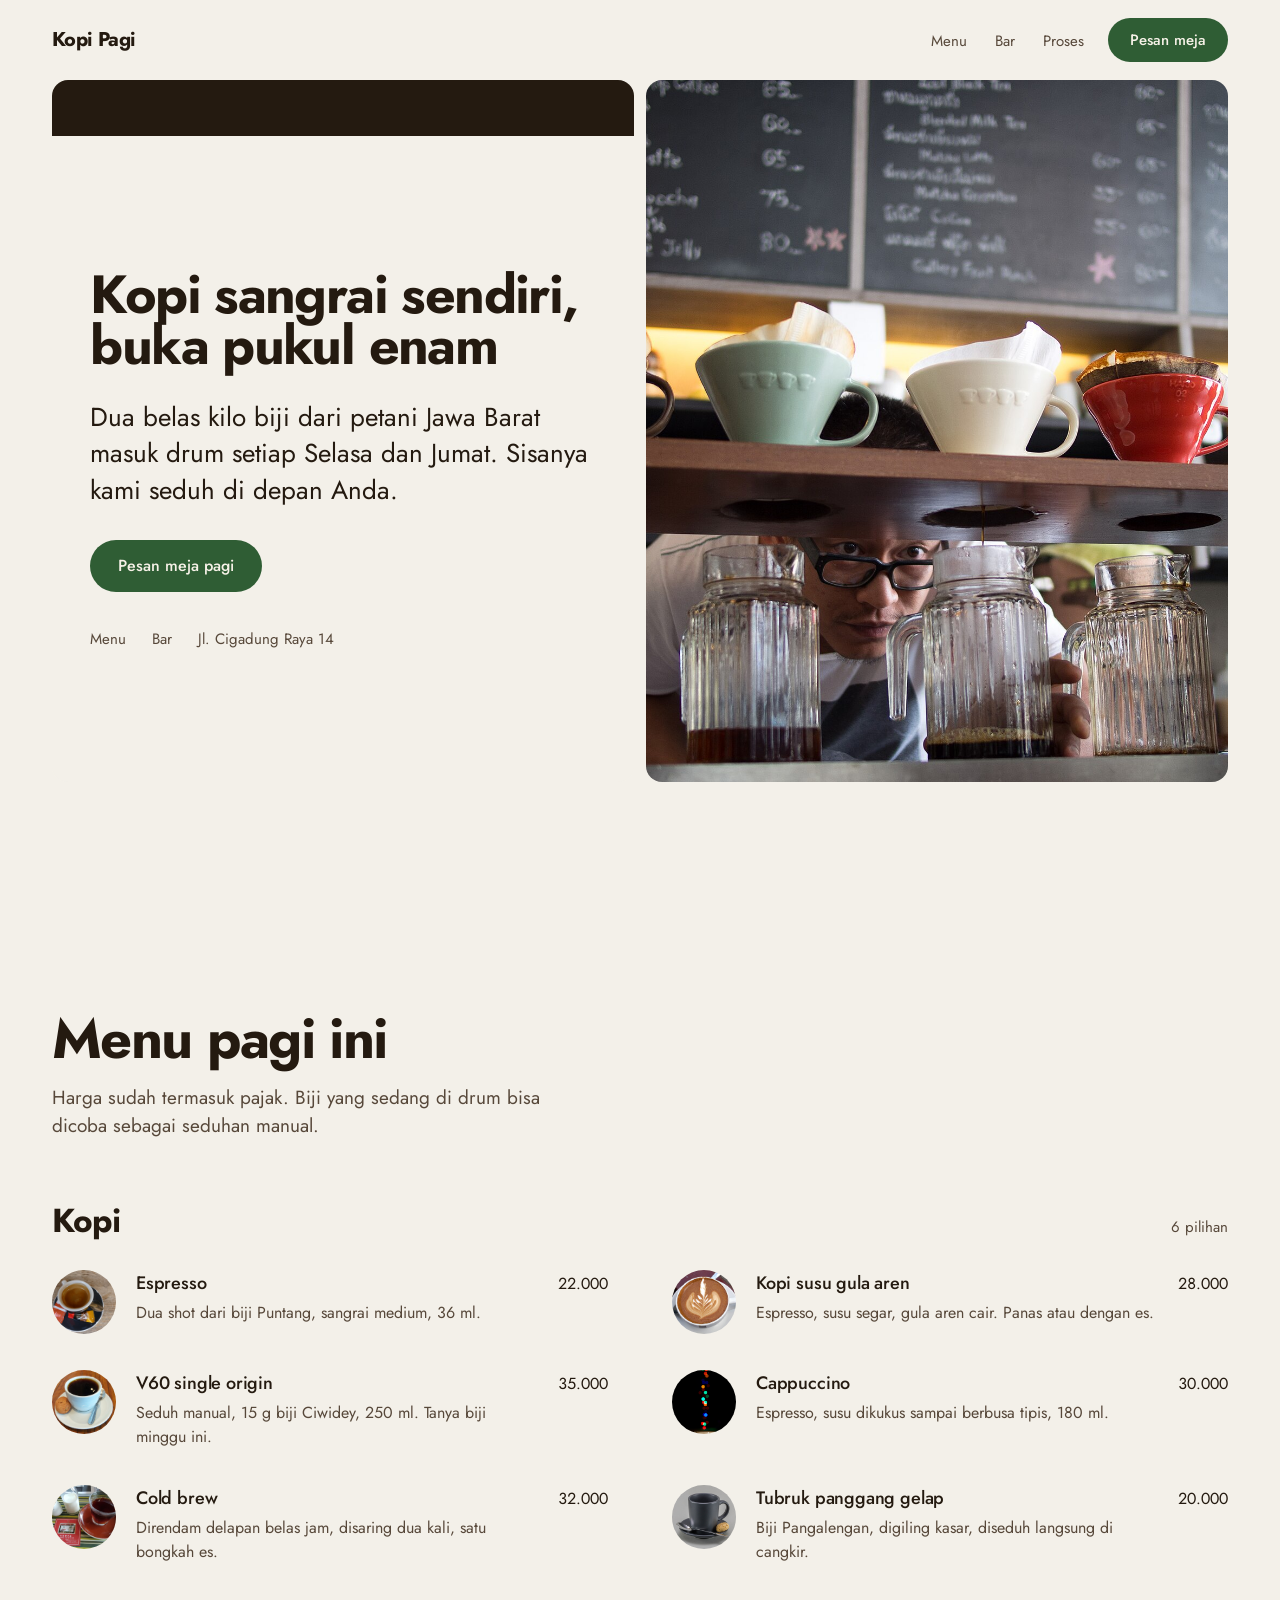
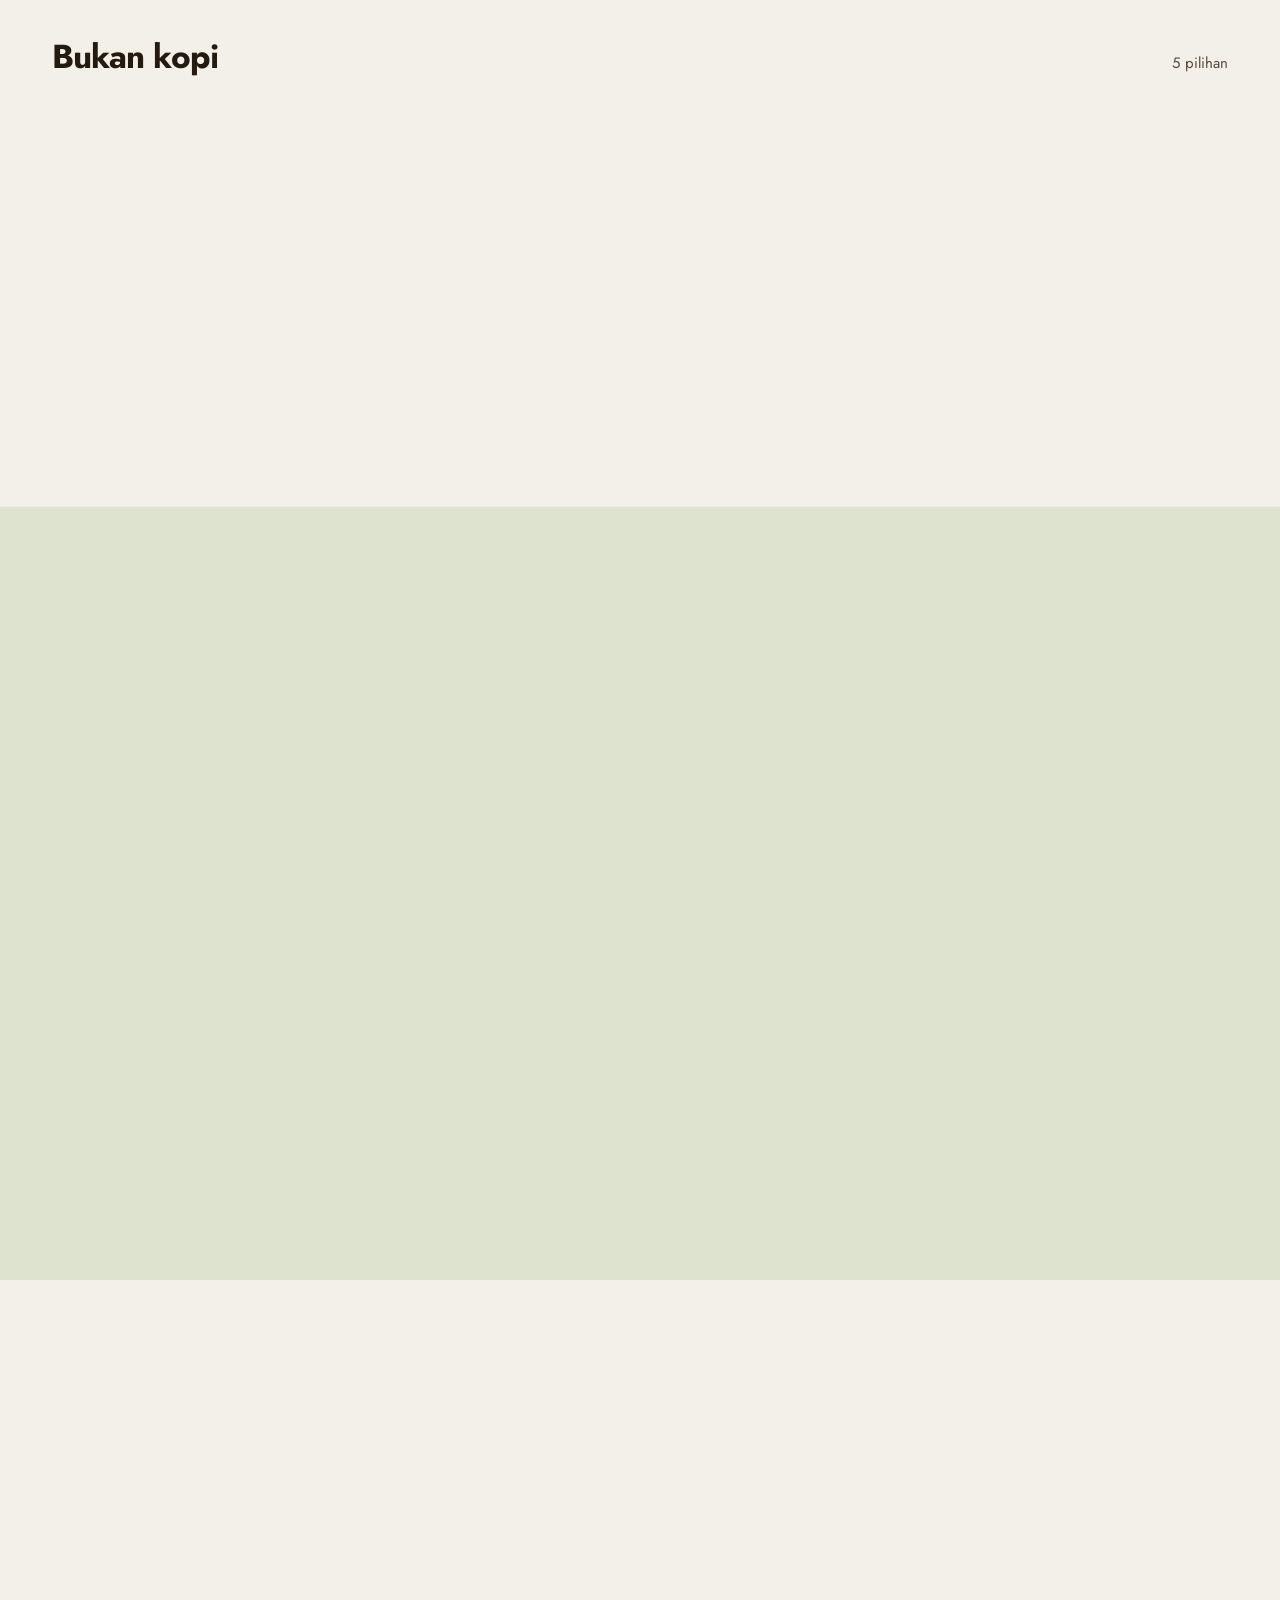
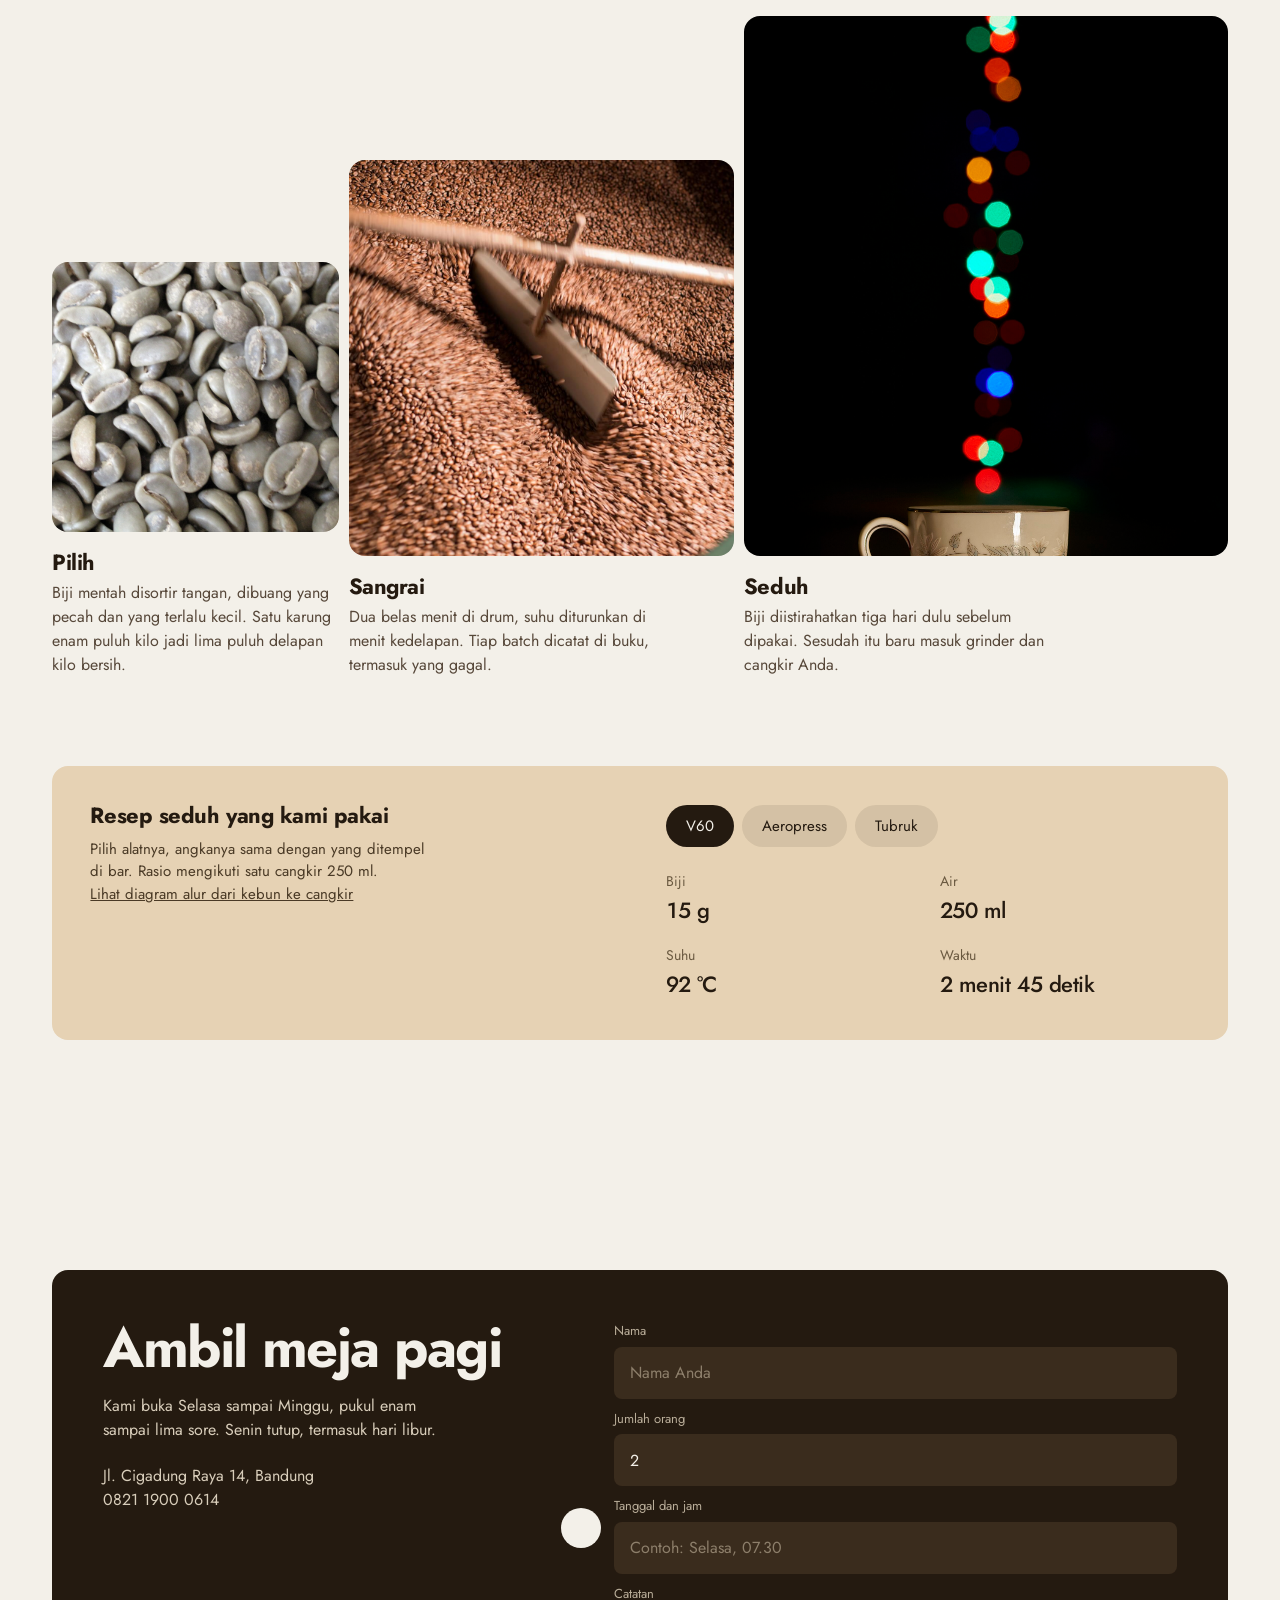
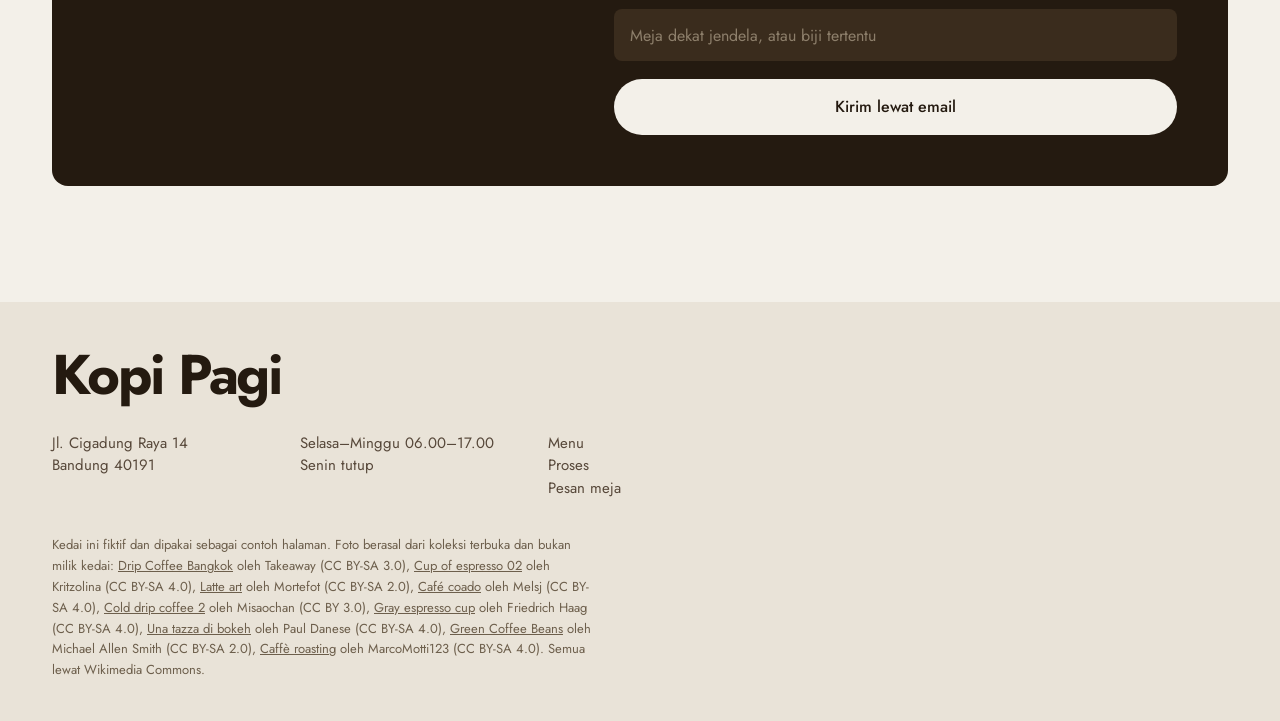
==== index.html @ eba3b795 "Landing page Kopi Pagi: HTML, CSS, JS + diagram alur" ====
<!DOCTYPE html>
<html lang="id">
<head>
<meta charset="UTF-8">
<meta name="viewport" content="width=device-width, initial-scale=1.0">
<title>Kopi Pagi — Sangrai sendiri di Cigadung, buka pukul enam</title>
<link rel="icon" href="data:image/svg+xml,%3Csvg xmlns='http://www.w3.org/2000/svg' viewBox='0 0 32 32'%3E%3Ccircle cx='16' cy='16' r='14' fill='%23241a10'/%3E%3Cellipse cx='16' cy='16' rx='5' ry='8' fill='%23f7f2e8'/%3E%3C/svg%3E">
<meta name="description" content="Kedai sangrai kopi di Cigadung, Bandung. Biji Jawa Barat, disangrai Selasa dan Jumat, diseduh sejak pukul enam.">
<link rel="stylesheet" href="assets/styles.css">
<script>document.documentElement.className += ' js';</script>
</head>
<body>

<a class="skip" href="#menu">Langsung ke menu</a>

<nav class="nav">
  <div class="frame nav__row">
    <a class="wordmark" href="#atas">Kopi Pagi</a>
    <ul class="nav__links">
      <li><a href="#menu">Menu</a></li>
      <li><a href="#ruang">Bar</a></li>
      <li><a href="#proses">Proses</a></li>
    </ul>
    <a class="btn btn--small" href="#kunjungi">Pesan meja</a>
  </div>
</nav>

<header class="hero" id="atas">
  <div class="frame hero__grid">
    <div class="card">
      <h1 class="card__title">Kopi sangrai sendiri, buka pukul enam</h1>
      <p class="card__lead">Dua belas kilo biji dari petani Jawa Barat masuk drum setiap Selasa dan Jumat. Sisanya kami seduh di depan Anda.</p>
      <a class="btn" href="#kunjungi">Pesan meja pagi</a>
      <ul class="card__links">
        <li><a href="#menu">Menu</a></li>
        <li><a href="#ruang">Bar</a></li>
        <li><a href="#kunjungi">Jl. Cigadung Raya 14</a></li>
      </ul>
    </div>
    <div class="stage">
      <img class="stage__photo" src="assets/drip-coffee-bangkok.jpg" width="1920" height="1296" alt="Bar kedai kopi dengan papan menu kapur, rak alat seduh, dan stoples biji di belakang meja." fetchpriority="high">
    </div>
  </div>
</header>

<main>

<section class="menu" id="menu">
  <div class="frame">
    <div class="section-head reveal">
      <h2>Menu pagi ini</h2>
      <p>Harga sudah termasuk pajak. Biji yang sedang di drum bisa dicoba sebagai seduhan manual.</p>
    </div>

    <div class="menu__group">
      <div class="menu__head reveal">
        <h3>Kopi</h3>
        <span class="menu__count">6 pilihan</span>
      </div>
      <ul class="items">
        <li class="item reveal">
          <img class="item__dot" src="assets/cup-of-espresso-02.jpg" width="128" height="128" alt="Espresso dalam cangkir putih di atas tatakan." loading="lazy">
          <div class="item__body">
            <p class="item__line"><span class="item__name">Espresso</span><span class="item__price">22.000</span></p>
            <p class="item__desc">Dua shot dari biji Puntang, sangrai medium, 36 ml.</p>
          </div>
        </li>
        <li class="item reveal">
          <img class="item__dot" src="assets/latte-art.jpg" width="128" height="128" alt="Latte art berbentuk daun di permukaan kopi susu." loading="lazy">
          <div class="item__body">
            <p class="item__line"><span class="item__name">Kopi susu gula aren</span><span class="item__price">28.000</span></p>
            <p class="item__desc">Espresso, susu segar, gula aren cair. Panas atau dengan es.</p>
          </div>
        </li>
        <li class="item reveal">
          <img class="item__dot" src="assets/cafe-coado.jpg" width="128" height="128" alt="Kopi hitam di cangkir putih dengan biskuit di sampingnya." loading="lazy">
          <div class="item__body">
            <p class="item__line"><span class="item__name">V60 single origin</span><span class="item__price">35.000</span></p>
            <p class="item__desc">Seduh manual, 15 g biji Ciwidey, 250 ml. Tanya biji minggu ini.</p>
          </div>
        </li>
        <li class="item reveal">
          <img class="item__dot" src="assets/20231223-una-tazza-di-bokeh-pd104696-1.jpg" width="128" height="128" alt="Cangkir kopi kecil di bawah lampu dengan latar gelap." loading="lazy">
          <div class="item__body">
            <p class="item__line"><span class="item__name">Cappuccino</span><span class="item__price">30.000</span></p>
            <p class="item__desc">Espresso, susu dikukus sampai berbusa tipis, 180 ml.</p>
          </div>
        </li>
        <li class="item reveal">
          <img class="item__dot" src="assets/cold-drip-coffee-2.jpg" width="128" height="128" alt="Cold drip menetes ke labu kaca di atas meja kayu." loading="lazy">
          <div class="item__body">
            <p class="item__line"><span class="item__name">Cold brew</span><span class="item__price">32.000</span></p>
            <p class="item__desc">Direndam delapan belas jam, disaring dua kali, satu bongkah es.</p>
          </div>
        </li>
        <li class="item reveal">
          <img class="item__dot" src="assets/gray-espresso-cup-with-amaretto.jpg" width="128" height="128" alt="Cangkir espresso kelabu dengan sendok kecil di atas tatakan." loading="lazy">
          <div class="item__body">
            <p class="item__line"><span class="item__name">Tubruk panggang gelap</span><span class="item__price">20.000</span></p>
            <p class="item__desc">Biji Pangalengan, digiling kasar, diseduh langsung di cangkir.</p>
          </div>
        </li>
      </ul>
    </div>

    <div class="menu__group">
      <div class="menu__head reveal">
        <h3>Bukan kopi</h3>
        <span class="menu__count">5 pilihan</span>
      </div>
      <ul class="items">
        <li class="item item--plain reveal">
          <div class="item__body">
            <p class="item__line"><span class="item__name">Teh hitam Kayu Aro</span><span class="item__price">18.000</span></p>
            <p class="item__desc">Daun utuh dari Kerinci, diseduh tiga menit, tanpa gula.</p>
          </div>
        </li>
        <li class="item item--plain reveal">
          <div class="item__body">
            <p class="item__line"><span class="item__name">Cokelat panas</span><span class="item__price">26.000</span></p>
            <p class="item__desc">Cokelat tujuh puluh persen dilelehkan dengan susu, sedikit garam.</p>
          </div>
        </li>
        <li class="item item--plain reveal">
          <div class="item__body">
            <p class="item__line"><span class="item__name">Roti bakar srikaya</span><span class="item__price">24.000</span></p>
            <p class="item__desc">Roti gandum panggang, srikaya buatan sendiri, mentega asin.</p>
          </div>
        </li>
        <li class="item item--plain reveal">
          <div class="item__body">
            <p class="item__line"><span class="item__name">Pisang goreng madu</span><span class="item__price">22.000</span></p>
            <p class="item__desc">Pisang kepok, balur tipis, madu hutan. Porsi empat potong.</p>
          </div>
        </li>
        <li class="item item--plain reveal">
          <div class="item__body">
            <p class="item__line"><span class="item__name">Soda jeruk nipis</span><span class="item__price">24.000</span></p>
            <p class="item__desc">Soda dingin, perasan nipis, sirup gula batu.</p>
          </div>
        </li>
      </ul>
    </div>
  </div>
</section>

<section class="room" id="ruang">
  <div class="frame room__grid">
    <div class="room__copy reveal">
      <h2>Bar, papan menu, dan satu drum</h2>
      <p>Semua seduhan lewat bar ini. Papan kapur di belakang mencatat biji yang sedang dipakai, dan rak di atasnya menyimpan alat yang kami pakai hari itu. Drum sangrai ada di ruang belakang, jadi wangi biji baru sampai ke kursi Anda.</p>
      <p class="room__note">Empat belas kursi saja, supaya barista masih bisa mengobrol. Ruang belakang dipakai untuk cupping enam orang, Selasa dan Jumat setelah drum selesai.</p>
    </div>
    <figure class="room__figure reveal">
      <div class="frame-circle" id="galleryFrame" role="button" tabindex="0" aria-label="Ganti gambar bar">
        <img class="frame-circle__img is-on" src="assets/drip-coffee-bangkok.jpg" width="1200" height="1200" alt="Rak alat seduh dan papan menu kapur di belakang bar." loading="lazy">
        <img class="frame-circle__img" src="assets/cup-of-espresso-02.jpg" width="1200" height="1200" alt="Espresso di cangkir putih dengan tatakan hitam." loading="lazy">
        <img class="frame-circle__img" src="assets/latte-art.jpg" width="1200" height="1200" alt="Latte art daun di permukaan kopi susu." loading="lazy">
        <img class="frame-circle__img" src="assets/cafe-coado.jpg" width="1200" height="1200" alt="Kopi hitam di cangkir putih dengan biskuit." loading="lazy">
        <img class="frame-circle__img" src="assets/cold-drip-coffee-2.jpg" width="1200" height="1200" alt="Cold drip menetes ke labu kaca." loading="lazy">
      </div>
      <figcaption class="room__caption" id="galleryCaption">Rak alat seduh dan papan menu kapur di belakang bar.</figcaption>
      <button class="frame-next" id="galleryNext" type="button">Gambar berikutnya</button>
    </figure>
  </div>
</section>

<section class="process" id="proses">
  <div class="frame">
    <div class="process__head">
      <h2 class="reveal">Dari karung ke cangkir</h2>
      <p class="reveal">Tiga tahap yang bisa Anda lihat sendiri kalau datang pagi. Drum menyala pukul tujuh, jadi biji yang baru selesai masih hangat saat diseduh.</p>
    </div>

    <ol class="tiles">
      <li class="tile tile--one reveal">
        <div class="tile__photo"><img src="assets/green-coffee-beans-4075921494.jpg" width="700" height="900" alt="Biji kopi mentah berwarna hijau pucat, tampak dari dekat." loading="lazy"></div>
        <h3>Pilih</h3>
        <p>Biji mentah disortir tangan, dibuang yang pecah dan yang terlalu kecil. Satu karung enam puluh kilo jadi lima puluh delapan kilo bersih.</p>
      </li>
      <li class="tile tile--two reveal">
        <div class="tile__photo"><img src="assets/caffe-roasting.jpg" width="700" height="900" alt="Biji kopi berputar di dalam drum sangrai, tampak dari atas." loading="lazy"></div>
        <h3>Sangrai</h3>
        <p>Dua belas menit di drum, suhu diturunkan di menit kedelapan. Tiap batch dicatat di buku, termasuk yang gagal.</p>
      </li>
      <li class="tile tile--three reveal">
        <div class="tile__photo"><img src="assets/20231223-una-tazza-di-bokeh-pd104696-1.jpg" width="700" height="900" alt="Cangkir kopi kecil di bawah sorot lampu dengan latar gelap." loading="lazy"></div>
        <h3>Seduh</h3>
        <p>Biji diistirahatkan tiga hari dulu sebelum dipakai. Sesudah itu baru masuk grinder dan cangkir Anda.</p>
      </li>
    </ol>

    <div class="recipe reveal">
      <div class="recipe__intro">
        <h3>Resep seduh yang kami pakai</h3>
        <p>Pilih alatnya, angkanya sama dengan yang ditempel di bar. Rasio mengikuti satu cangkir 250 ml.</p>
        <p class="recipe__link"><a href=".archify/workflow-kopi-pagi-20261103-112000/kopi-pagi.html">Lihat diagram alur dari kebun ke cangkir</a></p>
      </div>
      <div class="recipe__panel">
        <div class="recipe__tabs" role="tablist" aria-label="Pilih alat seduh">
          <button class="tab is-active" role="tab" aria-selected="true" aria-controls="recipeBody" data-recipe="v60" type="button">V60</button>
          <button class="tab" role="tab" aria-selected="false" aria-controls="recipeBody" data-recipe="aeropress" type="button">Aeropress</button>
          <button class="tab" role="tab" aria-selected="false" aria-controls="recipeBody" data-recipe="tubruk" type="button">Tubruk</button>
        </div>
        <dl class="recipe__body" id="recipeBody" role="tabpanel" aria-live="polite">
          <div><dt>Biji</dt><dd id="r-bean">15 g</dd></div>
          <div><dt>Air</dt><dd id="r-water">250 ml</dd></div>
          <div><dt>Suhu</dt><dd id="r-temp">92 °C</dd></div>
          <div><dt>Waktu</dt><dd id="r-time">2 menit 45 detik</dd></div>
        </dl>
      </div>
    </div>
  </div>
</section>

<section class="visit" id="kunjungi">
  <div class="frame">
    <div class="coupon reveal">
      <div class="coupon__left">
        <h2>Ambil meja pagi</h2>
        <p>Kami buka Selasa sampai Minggu, pukul enam sampai lima sore. Senin tutup, termasuk hari libur.</p>
        <p class="coupon__addr">Jl. Cigadung Raya 14, Bandung<br>0821 1900 0614</p>
      </div>
      <div class="coupon__right">
        <form class="form" id="booking" action="mailto:meja@kopipagi.id" method="post" enctype="text/plain">
          <label class="field">
            <span class="field__label">Nama</span>
            <input class="field__input" type="text" name="nama" placeholder="Nama Anda" required>
          </label>
          <label class="field">
            <span class="field__label">Jumlah orang</span>
            <input class="field__input" type="number" name="orang" min="1" max="14" value="2" required>
          </label>
          <label class="field">
            <span class="field__label">Tanggal dan jam</span>
            <input class="field__input" type="text" name="waktu" placeholder="Contoh: Selasa, 07.30" required>
          </label>
          <label class="field">
            <span class="field__label">Catatan</span>
            <input class="field__input" type="text" name="catatan" placeholder="Meja dekat jendela, atau biji tertentu">
          </label>
          <button class="btn btn--wide" type="submit">Kirim lewat email</button>
        </form>
      </div>
    </div>
  </div>
</section>

</main>

<footer class="foot">
  <div class="frame">
    <p class="foot__name">Kopi Pagi</p>
    <div class="foot__cols">
      <p>Jl. Cigadung Raya 14<br>Bandung 40191</p>
      <p>Selasa–Minggu 06.00–17.00<br>Senin tutup</p>
      <p><a href="#menu">Menu</a><br><a href="#proses">Proses</a><br><a href="#kunjungi">Pesan meja</a></p>
    </div>
    <p class="foot__credit">Kedai ini fiktif dan dipakai sebagai contoh halaman. Foto berasal dari koleksi terbuka dan bukan milik kedai:
      <a href="https://commons.wikimedia.org/wiki/File:Drip_Coffee_Bangkok.jpg">Drip Coffee Bangkok</a> oleh Takeaway (CC BY-SA 3.0),
      <a href="https://commons.wikimedia.org/wiki/File:Cup_of_espresso_02.jpg">Cup of espresso 02</a> oleh Kritzolina (CC BY-SA 4.0),
      <a href="https://commons.wikimedia.org/wiki/File:Latte_art.jpg">Latte art</a> oleh Mortefot (CC BY-SA 2.0),
      <a href="https://commons.wikimedia.org/wiki/File:Caf%C3%A9_coado.jpg">Café coado</a> oleh Melsj (CC BY-SA 4.0),
      <a href="https://commons.wikimedia.org/wiki/File:Cold_drip_coffee_2.jpg">Cold drip coffee 2</a> oleh Misaochan (CC BY 3.0),
      <a href="https://commons.wikimedia.org/wiki/File:Gray_espresso_cup_with_amaretto.jpg">Gray espresso cup</a> oleh Friedrich Haag (CC BY-SA 4.0),
      <a href="https://commons.wikimedia.org/wiki/File:20231223_una_tazza_di_bokeh_PD104696_1.jpg">Una tazza di bokeh</a> oleh Paul Danese (CC BY-SA 4.0),
      <a href="https://commons.wikimedia.org/wiki/File:Green_Coffee_Beans_(4075921494).jpg">Green Coffee Beans</a> oleh Michael Allen Smith (CC BY-SA 2.0),
      <a href="https://commons.wikimedia.org/wiki/File:Caff%C3%A8_roasting.jpg">Caffè roasting</a> oleh MarcoMotti123 (CC BY-SA 4.0).
      Semua lewat Wikimedia Commons.</p>
  </div>
</footer>

<script src="assets/main.js"></script>
</body>
</html>
---- assets/styles.css ----
@font-face {
  font-family: "Jost";
  font-style: normal;
  font-weight: 400;
  font-display: swap;
  src: url("fonts/jost-400-latin.woff2") format("woff2");
  unicode-range: U+0000-00FF, U+0131, U+0152-0153, U+02BB-02BC, U+02C6, U+02DA, U+02DC, U+2000-206F, U+20AC, U+2122, U+2212, U+FEFF, U+FFFD;
}
@font-face {
  font-family: "Jost";
  font-style: normal;
  font-weight: 400;
  font-display: swap;
  src: url("fonts/jost-400-latin-ext.woff2") format("woff2");
  unicode-range: U+0100-02BA, U+02BD-02C5, U+02C7-02CC, U+02CE-02D7, U+02DD-02FF, U+0304, U+0308, U+0329, U+1D00-1DBF, U+1E00-1E9F, U+1EF2-1EFF, U+2020, U+20A0-20AB, U+20AD-20C4, U+2113, U+2C60-2C7F, U+A720-A7FF;
}
@font-face {
  font-family: "Jost";
  font-style: normal;
  font-weight: 500;
  font-display: swap;
  src: url("fonts/jost-500-latin.woff2") format("woff2");
  unicode-range: U+0000-00FF, U+0131, U+0152-0153, U+02BB-02BC, U+02C6, U+02DA, U+02DC, U+2000-206F, U+20AC, U+2122, U+2212, U+FEFF, U+FFFD;
}
@font-face {
  font-family: "Jost";
  font-style: normal;
  font-weight: 700;
  font-display: swap;
  src: url("fonts/jost-700-latin.woff2") format("woff2");
  unicode-range: U+0000-00FF, U+0131, U+0152-0153, U+02BB-02BC, U+02C6, U+02DA, U+02DC, U+2000-206F, U+20AC, U+2122, U+2212, U+FEFF, U+FFFD;
}

/* Kopi Pagi — landing page
   Palette: cream ground, coffee ink, one green accent, two fields.
   Motif: the circle (cup rim, bean, drum) — button, photo frame, bullets. */

:root {
  --bg: #f3f0e9;
  --surface: #e9e3d8;
  --ink: #241a10;
  --muted: #57483a;
  --accent: #2f5d34;
  --accent-ink: #f7f2e8;
  --field-1: #dde3cf;
  --field-2: #e6d2b4;

  --step-small: clamp(0.8125rem, 0.79rem + 0.1vw, 0.875rem);
  --step-body: clamp(1.0625rem, 1rem + 0.25vw, 1.1875rem);
  --step-lead: clamp(1.25rem, 1.1rem + 0.7vw, 1.625rem);
  --step-head: clamp(2rem, 1.3rem + 3.2vw, 3.5rem);

  --gutter: clamp(16px, 3.2vw, 32px);
  --gap: clamp(64px, 9vw, 160px);
  --radius: 16px;
  --ease: cubic-bezier(0.22, 0.61, 0.36, 1);
}

* { margin: 0; padding: 0; box-sizing: border-box; }

html { scroll-behavior: smooth; }

body {
  background: var(--bg);
  color: var(--ink);
  font-family: "Jost", system-ui, -apple-system, "Segoe UI", sans-serif;
  font-size: var(--step-body);
  line-height: 1.5;
  -webkit-font-smoothing: antialiased;
}

img { display: block; max-width: 100%; height: auto; }
a { color: inherit; }
ul, ol { list-style: none; }

h1, h2, h3 {
  font-weight: 700;
  letter-spacing: -0.03em;
  line-height: 0.95;
  text-wrap: balance;
}

.frame {
  width: 100%;
  max-width: 1240px;
  margin-inline: auto;
  padding-inline: var(--gutter);
}

.skip {
  position: absolute;
  left: -9999px;
  top: 0;
  background: var(--ink);
  color: var(--bg);
  padding: 12px 18px;
  z-index: 100;
}
.skip:focus { left: 12px; top: 12px; }

:focus-visible {
  outline: 3px solid var(--accent);
  outline-offset: 3px;
}

/* ---------- button: one shape, fully round ---------- */

.btn {
  display: inline-flex;
  align-items: center;
  justify-content: center;
  min-height: 52px;
  padding: 0 28px;
  border: 0;
  border-radius: 999px;
  background: var(--accent);
  color: var(--accent-ink);
  font: inherit;
  font-weight: 500;
  font-size: 1rem;
  text-decoration: none;
  cursor: pointer;
  transition: background 0.2s var(--ease), transform 0.15s var(--ease);
}
.btn:hover { background: #24492a; }
.btn:active { transform: scale(0.97); }
.btn--small { min-height: 44px; padding: 0 22px; font-size: 0.9375rem; }
.btn--wide { width: 100%; min-height: 56px; }

/* ---------- nav ---------- */

.nav { padding-block: 18px; }
.nav__row {
  display: flex;
  align-items: center;
  gap: 24px;
}
.wordmark {
  font-weight: 700;
  font-size: 1.25rem;
  letter-spacing: -0.03em;
  text-decoration: none;
  margin-right: auto;
}
.nav__links {
  display: flex;
  gap: 28px;
}
.nav__links a {
  text-decoration: none;
  font-size: 0.9375rem;
  color: var(--muted);
  transition: color 0.2s var(--ease);
}
.nav__links a:hover { color: var(--ink); }

/* ---------- hero ---------- */

.hero { padding-bottom: var(--gap); }

.hero__grid {
  display: grid;
  grid-template-columns: 1fr 1fr;
  gap: 12px;
  align-items: start;
}

.card {
  position: relative;
  background: var(--bg);
  border-radius: var(--radius);
  padding: clamp(24px, 3vw, 44px);
  padding-top: clamp(80px, 8vw, 96px);
  min-height: 78svh;
  display: flex;
  flex-direction: column;
  justify-content: center;
  overflow: hidden;
}
/* the banner: flat ink band across the card's top */
.card::before {
  content: "";
  position: absolute;
  inset: 0 0 auto 0;
  height: 56px;
  background: var(--ink);
}

.card__title {
  font-size: clamp(2.4rem, 4.2vw, 3.9rem);
  max-width: 20ch;
}
.card__lead {
  font-size: var(--step-lead);
  line-height: 1.4;
  color: var(--ink);
  max-width: 34ch;
  margin: 28px 0 32px;
}
.card .btn { align-self: flex-start; }

.card__links {
  display: flex;
  flex-wrap: wrap;
  gap: 8px 26px;
  margin-top: 36px;
  font-size: 0.9375rem;
}
.card__links a {
  color: var(--muted);
  text-decoration: none;
  padding-bottom: 2px;
  transition: color 0.2s var(--ease);
}
.card__links a:hover { color: var(--ink); }

.stage {
  position: sticky;
  top: 12px;
  border-radius: var(--radius);
  overflow: hidden;
  height: min(78svh, 760px);
  background: var(--surface);
}
.stage__photo {
  width: 100%;
  height: 100%;
  object-fit: cover;
}

/* ---------- section headings ---------- */

.section-head { max-width: 46ch; margin-bottom: clamp(40px, 5vw, 72px); }
.section-head h2 {
  font-size: var(--step-head);
  margin-bottom: 18px;
}
.section-head p { color: var(--muted); max-width: 52ch; }

/* ---------- menu ---------- */

.menu { padding-block: var(--gap) 0; }

.menu__group + .menu__group { margin-top: clamp(48px, 6vw, 88px); }

.menu__head {
  display: flex;
  align-items: baseline;
  justify-content: space-between;
  gap: 16px;
  margin-bottom: 32px;
}
.menu__head h3 { font-size: clamp(1.75rem, 2.6vw, 2.5rem); }
.menu__count { font-size: 0.9375rem; color: var(--muted); }

.items {
  display: grid;
  grid-template-columns: 1fr 1fr;
  column-gap: 64px;
  row-gap: 36px;
}

.item {
  display: grid;
  grid-template-columns: 64px 1fr;
  gap: 20px;
  align-items: start;
}
.item--plain { grid-template-columns: 1fr; }
.item__dot {
  width: 64px;
  height: 64px;
  border-radius: 50%;
  object-fit: cover;
  background: var(--surface);
}
.item__line {
  display: flex;
  align-items: baseline;
  gap: 12px;
  justify-content: space-between;
}
.item__name {
  font-weight: 500;
  font-size: 1.125rem;
  letter-spacing: -0.01em;
}
.item__price {
  font-size: 1rem;
  color: var(--ink);
  font-variant-numeric: tabular-nums;
  white-space: nowrap;
}
.item__desc {
  font-size: 1rem;
  color: var(--muted);
  max-width: 40ch;
  margin-top: 4px;
}

/* ---------- room / gallery ---------- */

.room {
  padding-block: var(--gap);
  margin-top: var(--gap);
  background: var(--field-1);
}
.room__grid {
  display: grid;
  grid-template-columns: 1fr 1fr;
  gap: clamp(32px, 5vw, 80px);
  align-items: center;
}
.room__copy h2 {
  font-size: var(--step-head);
  max-width: 18ch;
  margin-bottom: 28px;
}
.room__copy p { max-width: 46ch; }
.room__note {
  margin-top: 20px;
  color: #3c4a2f;
  max-width: 44ch;
}

.room__figure { margin: 0; }

.frame-circle {
  position: relative;
  width: min(100%, 440px);
  aspect-ratio: 1;
  border-radius: 50%;
  overflow: hidden;
  margin-inline: auto;
  background: var(--surface);
  cursor: pointer;
}
.frame-circle__img {
  position: absolute;
  inset: 0;
  width: 100%;
  height: 100%;
  object-fit: cover;
  opacity: 0;
  transition: opacity 1.2s var(--ease);
}
.frame-circle__img.is-on { opacity: 1; }

.room__caption {
  margin-top: 20px;
  text-align: center;
  font-size: 0.9375rem;
  color: #3c4a2f;
  min-height: 1.5em;
}
.frame-next {
  display: block;
  margin: 18px auto 0;
  background: none;
  border: 0;
  font: inherit;
  font-size: 0.9375rem;
  color: var(--ink);
  cursor: pointer;
  padding: 10px 4px;
  text-decoration: underline;
  text-decoration-thickness: 2px;
  text-underline-offset: 4px;
  transition: opacity 0.2s var(--ease);
}
.frame-next:hover { opacity: 0.6; }

/* ---------- process ---------- */

.process { padding-block: var(--gap); }

.process__head { max-width: 54ch; margin-bottom: clamp(40px, 5vw, 72px); }
.process__head h2 { font-size: var(--step-head); margin-bottom: 18px; }
.process__head p { color: var(--muted); max-width: 48ch; }

.tiles {
  display: grid;
  grid-template-columns: repeat(12, 1fr);
  gap: 10px;
  align-items: end;
}
.tile { display: flex; flex-direction: column; }
.tile--one { grid-column: span 3; }
.tile--two { grid-column: span 4; }
.tile--three { grid-column: span 5; }

.tile__photo {
  border-radius: var(--radius);
  overflow: hidden;
  background: var(--surface);
  height: 30vh;
}
.tile--two .tile__photo { height: 44vh; }
.tile--three .tile__photo { height: 60vh; }
.tile__photo img {
  width: 100%;
  height: 100%;
  object-fit: cover;
}
.tile h3 {
  font-size: 1.375rem;
  letter-spacing: -0.02em;
  margin: 20px 0 8px;
}
.tile p { font-size: 1rem; color: var(--muted); max-width: 32ch; }

/* live thing: recipe selector */

.recipe {
  margin-top: clamp(56px, 7vw, 96px);
  display: grid;
  grid-template-columns: 1fr 1fr;
  gap: clamp(24px, 4vw, 56px);
  align-items: start;
  background: var(--field-2);
  border-radius: var(--radius);
  padding: clamp(24px, 3vw, 44px);
}
.recipe__intro h3 { font-size: 1.375rem; letter-spacing: -0.02em; margin-bottom: 12px; }
.recipe__intro p { color: #4a3a26; max-width: 38ch; font-size: 0.9375rem; }

.recipe__tabs { display: flex; gap: 8px; flex-wrap: wrap; }
.tab {
  font: inherit;
  font-size: 0.9375rem;
  padding: 10px 20px;
  border-radius: 999px;
  border: 0;
  background: rgba(36, 26, 16, 0.09);
  color: var(--ink);
  cursor: pointer;
  transition: background 0.2s var(--ease), color 0.2s var(--ease);
}
.tab:hover { background: rgba(36, 26, 16, 0.16); }
.tab.is-active { background: var(--ink); color: var(--bg); }

.recipe__body {
  margin-top: 24px;
  display: grid;
  grid-template-columns: 1fr 1fr;
  gap: 18px 24px;
}
.recipe__body dt {
  font-size: 0.875rem;
  color: #6a5940;
  margin-bottom: 2px;
}
.recipe__body dd {
  font-size: 1.375rem;
  font-weight: 500;
  letter-spacing: -0.02em;
  font-variant-numeric: tabular-nums;
}

/* ---------- visit / coupon ---------- */

.visit { padding-block: var(--gap); }

.coupon {
  display: grid;
  grid-template-columns: 0.9fr 1.1fr;
  gap: clamp(24px, 4vw, 64px);
  background: var(--ink);
  color: var(--bg);
  border-radius: var(--radius);
  padding: clamp(28px, 4vw, 56px);
  position: relative;
}
.coupon::before,
.coupon::after {
  content: "";
  position: absolute;
  width: 40px;
  height: 40px;
  border-radius: 50%;
  background: var(--bg);
  top: 50%;
  transform: translateY(-50%);
}
.coupon::before { left: calc(45% - 20px); }
.coupon::after { right: -20px; display: none; }

.coupon__left {
  padding-right: 40px;
  border-right: 0;
}
.coupon__left h2 {
  font-size: var(--step-head);
  max-width: 12ch;
  margin-bottom: 20px;
}
.coupon__left p { color: #d8cdba; max-width: 34ch; font-size: 1rem; }
.coupon__addr { margin-top: 22px; color: var(--bg); }

.form { display: grid; gap: 10px; }
.field { display: block; }
.field__label {
  display: block;
  font-size: 0.8125rem;
  color: #b9ad99;
  margin-bottom: 6px;
}
.field__input {
  width: 100%;
  height: 52px;
  padding: 0 16px;
  border: 0;
  border-radius: 8px;
  background: #3a2c1d;
  color: var(--bg);
  font: inherit;
  font-size: 1rem;
}
.field__input::placeholder { color: #8d7f6b; }
.field__input:focus-visible { outline: 3px solid var(--field-2); outline-offset: 2px; }
.form .btn { margin-top: 8px; background: var(--bg); color: var(--ink); }
.form .btn:hover { background: #fffdf7; }

/* ---------- footer ---------- */

.foot {
  padding-block: 48px 40px;
  background: var(--surface);
}
.foot__name {
  font-size: clamp(2.5rem, 5vw, 3.5rem);
  font-weight: 700;
  letter-spacing: -0.04em;
  line-height: 0.9;
  margin-bottom: 32px;
}
.foot__cols {
  display: grid;
  grid-template-columns: repeat(3, 1fr);
  gap: 24px;
  font-size: 0.9375rem;
  color: var(--muted);
  max-width: 720px;
}
.foot__cols a { text-decoration: none; }
.foot__cols a:hover { color: var(--ink); }
.foot__credit {
  margin-top: 36px;
  font-size: 0.8125rem;
  line-height: 1.6;
  color: #6d5f4c;
  max-width: 68ch;
}

/* ---------- motion: entrances ---------- */

html.js .reveal {
  opacity: 0;
  transform: translateY(24px);
  transition: opacity 0.7s var(--ease), transform 0.7s var(--ease);
}
html.js .reveal.in { opacity: 1; transform: none; }

html.js .card__title,
html.js .card__lead,
html.js .card > .btn,
html.js .card__links {
  animation: rise 0.7s var(--ease) both;
}
html.js .card__title { animation-delay: 0.06s; }
html.js .card__lead { animation-delay: 0.12s; }
html.js .card > .btn { animation-delay: 0.18s; }
html.js .card__links { animation-delay: 0.24s; }
@keyframes rise {
  from { opacity: 0; transform: translateY(20px); }
}

html.js .stage { animation: fadein 1.1s var(--ease) both; }
@keyframes fadein { from { opacity: 0; } }

/* ---------- responsive ---------- */

@media (max-width: 900px) {
  .nav__links { display: none; }
  .hero__grid { grid-template-columns: 1fr; }
  .stage {
    order: -1;
    position: relative;
    top: 0;
    height: 48svh;
  }
  .card {
    margin-top: -24px;
    min-height: 0;
    padding-top: 80px;
    z-index: 1;
  }
  .card::before { height: 40px; }
  .items { grid-template-columns: 1fr; row-gap: 28px; }
  .item { grid-template-columns: 52px 1fr; gap: 16px; }
  .item--plain { grid-template-columns: 1fr; }
.item__dot { width: 52px; height: 52px; }
  .room__grid { grid-template-columns: 1fr; }
  .room__figure { order: -1; }
  .tiles { grid-template-columns: 1fr; gap: 28px; }
  .tile--one, .tile--two, .tile--three { grid-column: 1; }
  .tile__photo { height: 34vw; }
  .tile--two .tile__photo { height: 46vw; }
  .tile--three .tile__photo { height: 62vw; }
  .tile h3 { margin-top: 14px; }
  .recipe { grid-template-columns: 1fr; }
  .coupon { grid-template-columns: 1fr; }
  .coupon::before,
  .coupon::after {
    top: auto;
    bottom: auto;
    left: 50%;
    transform: translateX(-50%);
    width: 32px;
    height: 32px;
  }
  .coupon::before { top: 46%; }
  .coupon::after { display: block; bottom: auto; top: calc(46% + 0px); left: 50%; }
  .coupon__left { padding-right: 0; padding-bottom: 44px; }
  .foot__cols { grid-template-columns: 1fr; gap: 16px; }
}

@media (prefers-reduced-motion: reduce) {
  html { scroll-behavior: auto; }
  *, *::before, *::after {
    animation-duration: 0.001ms !important;
    animation-iteration-count: 1 !important;
    transition-duration: 0.001ms !important;
  }
  html.js .reveal { opacity: 1; transform: none; }
}
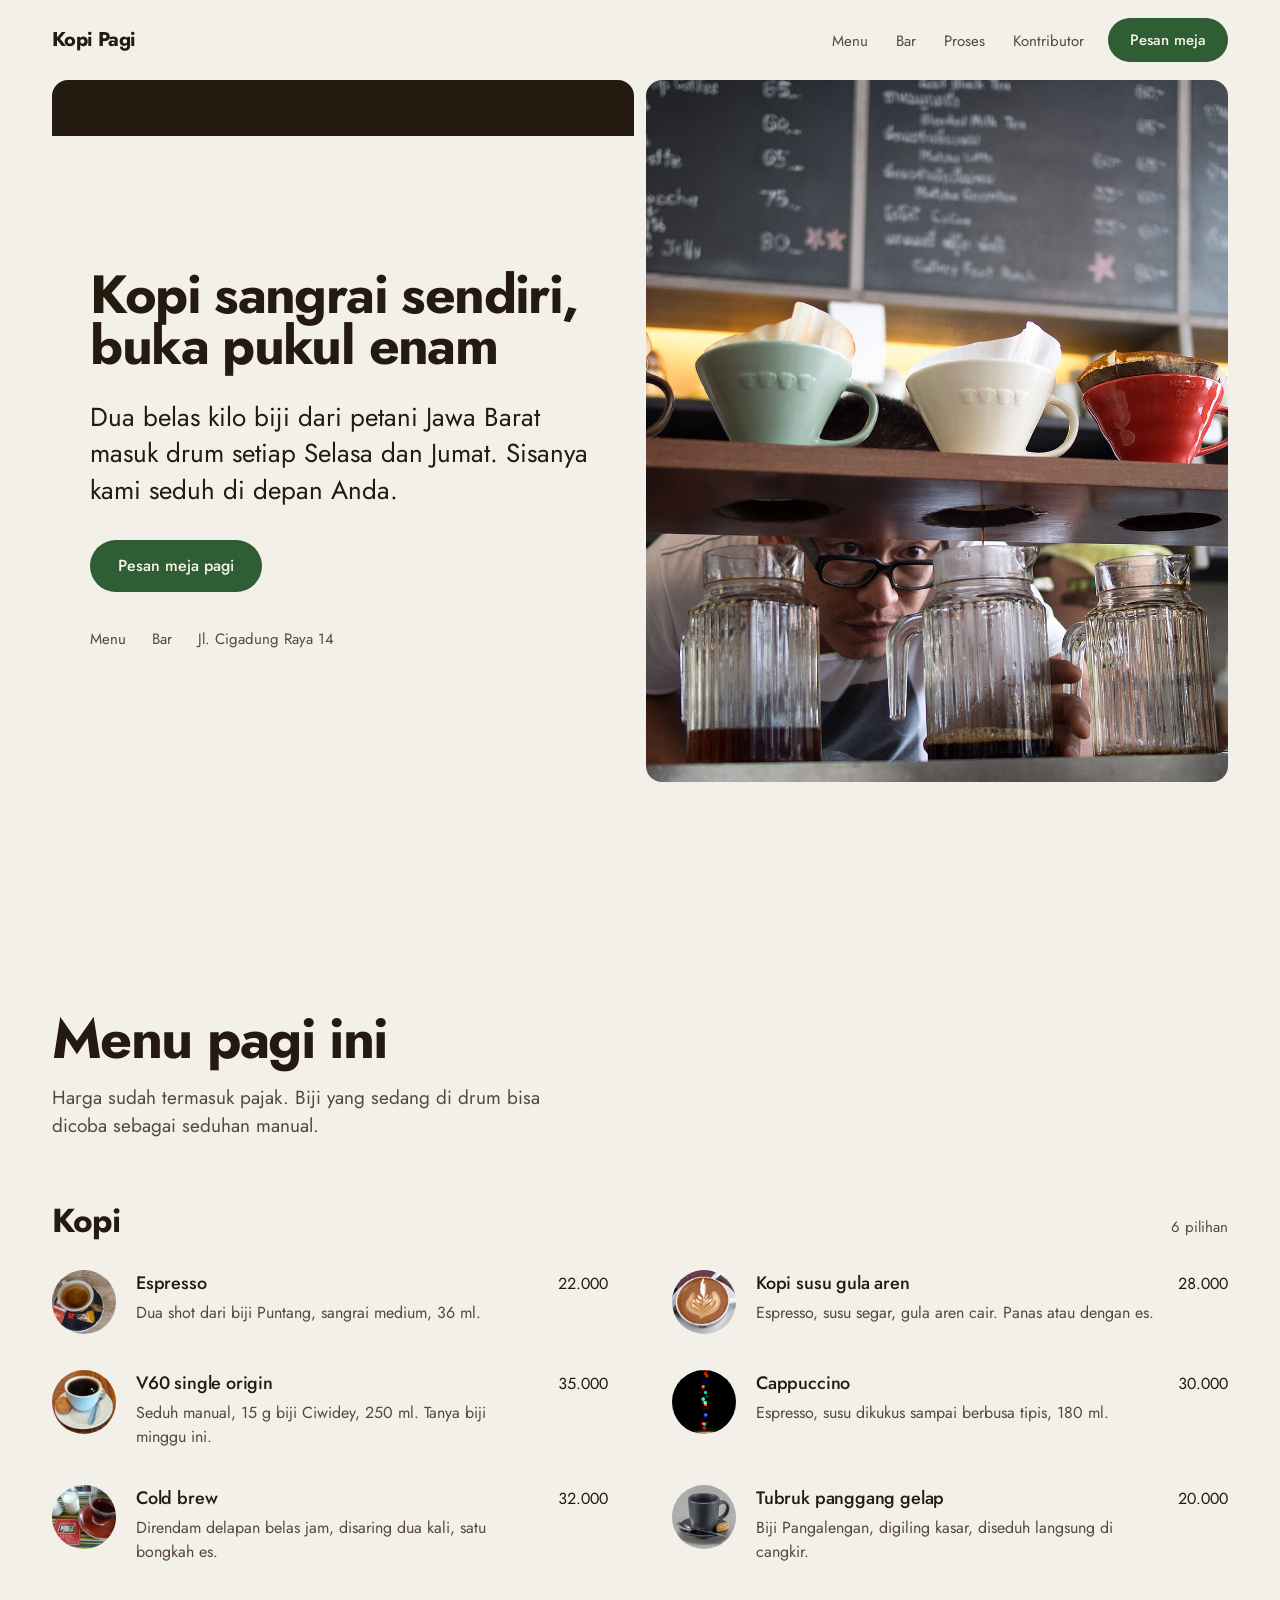
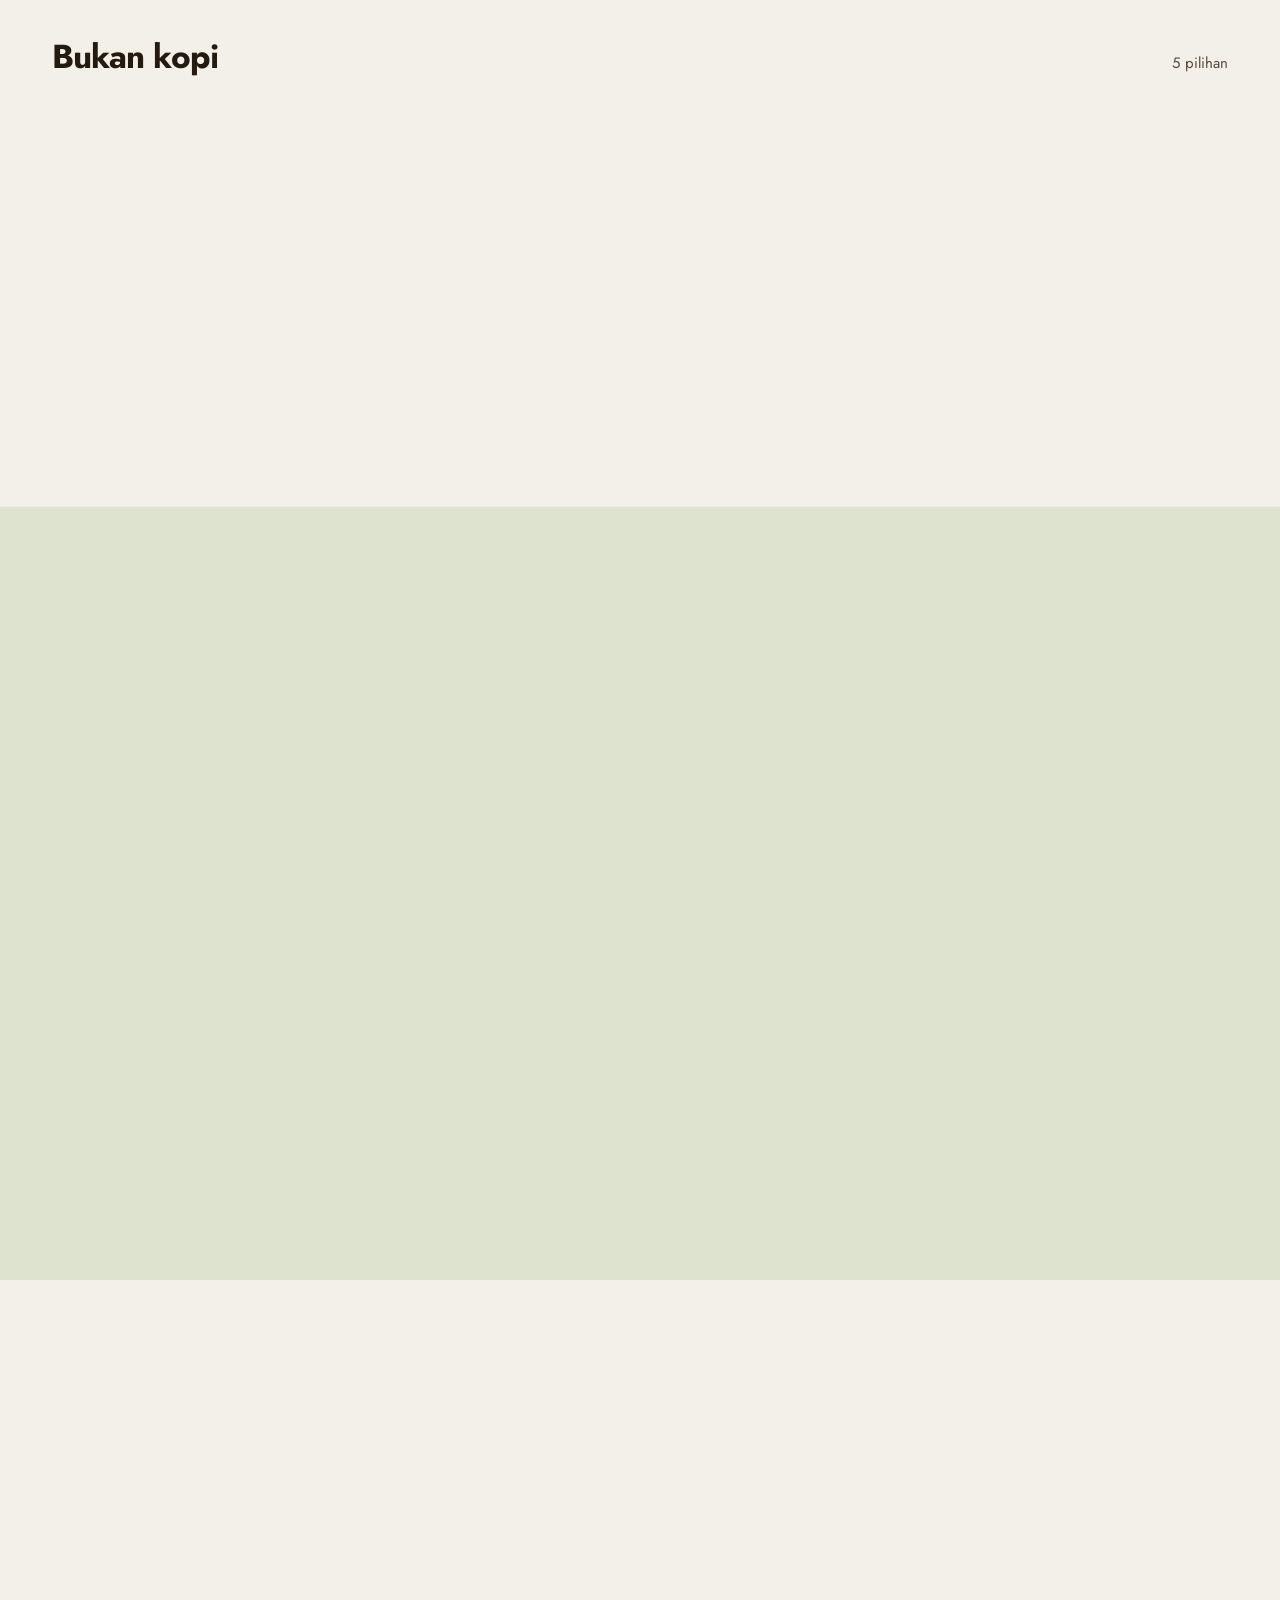
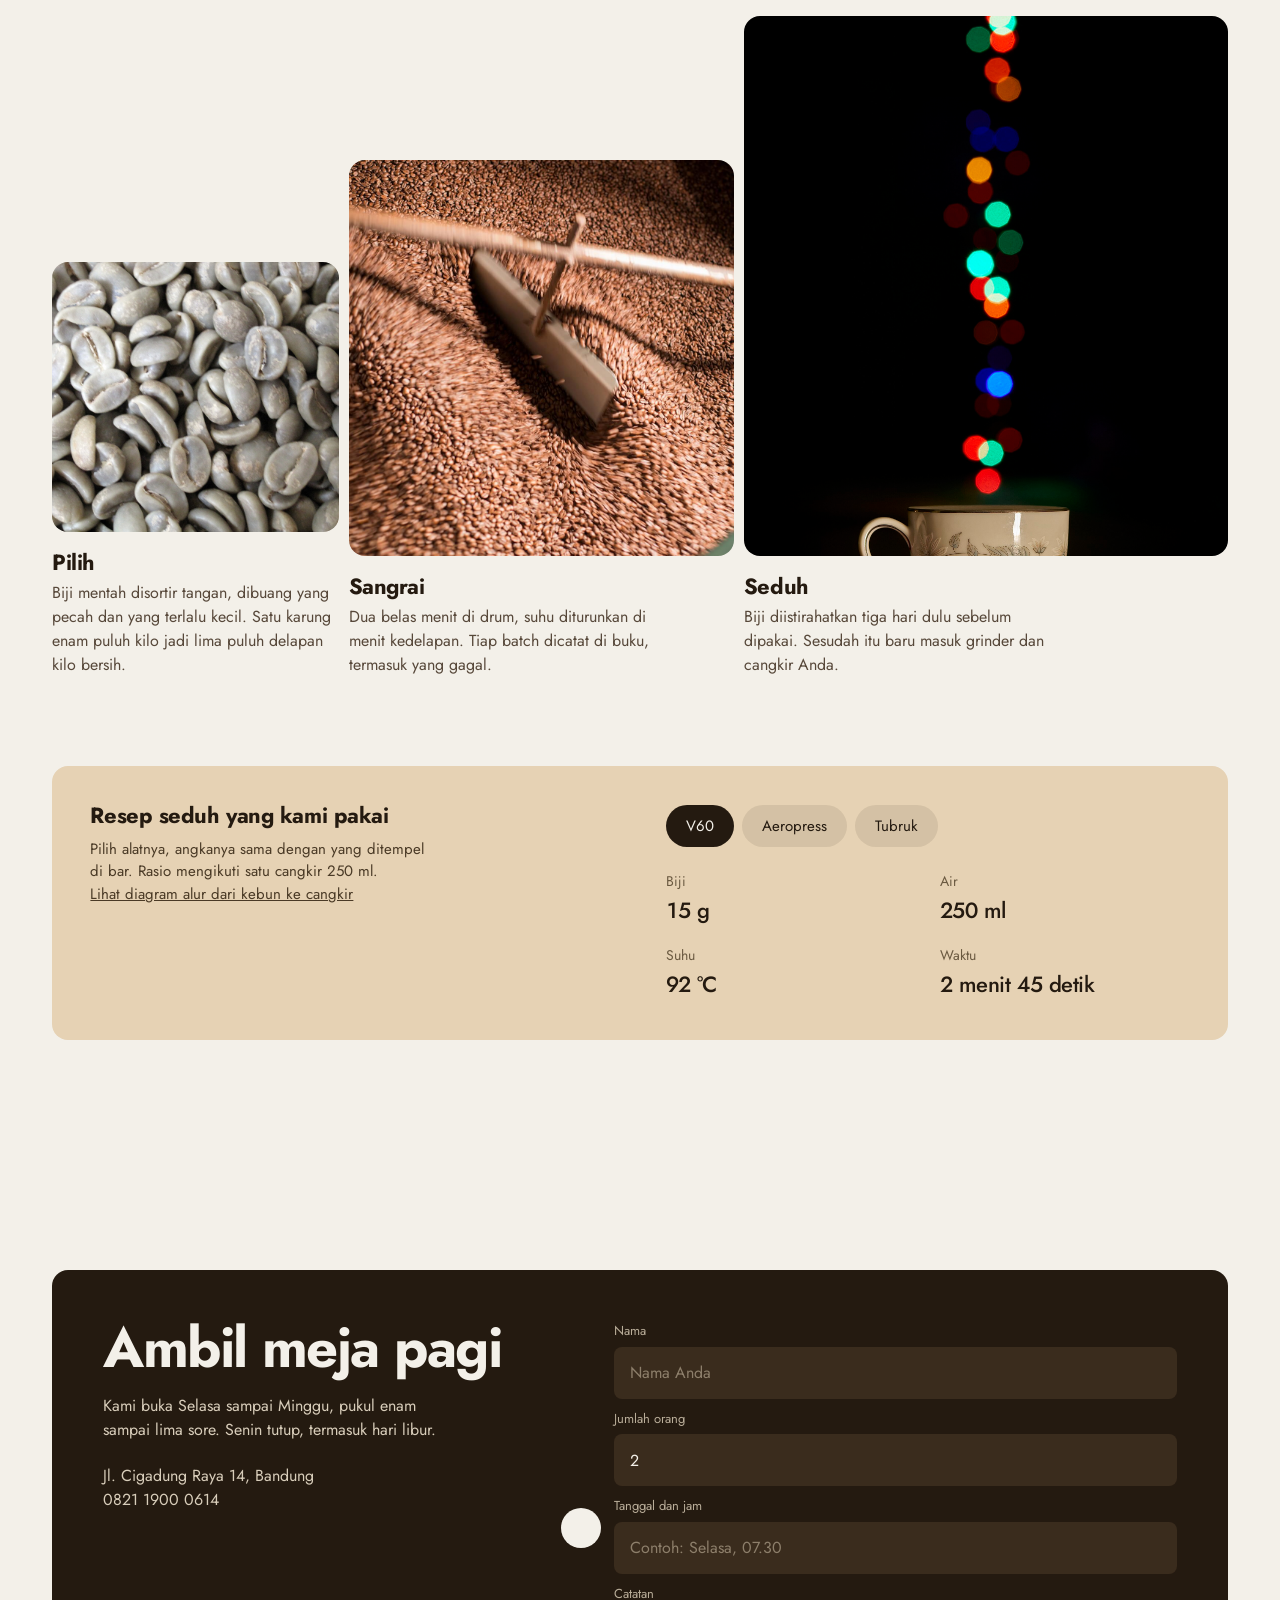
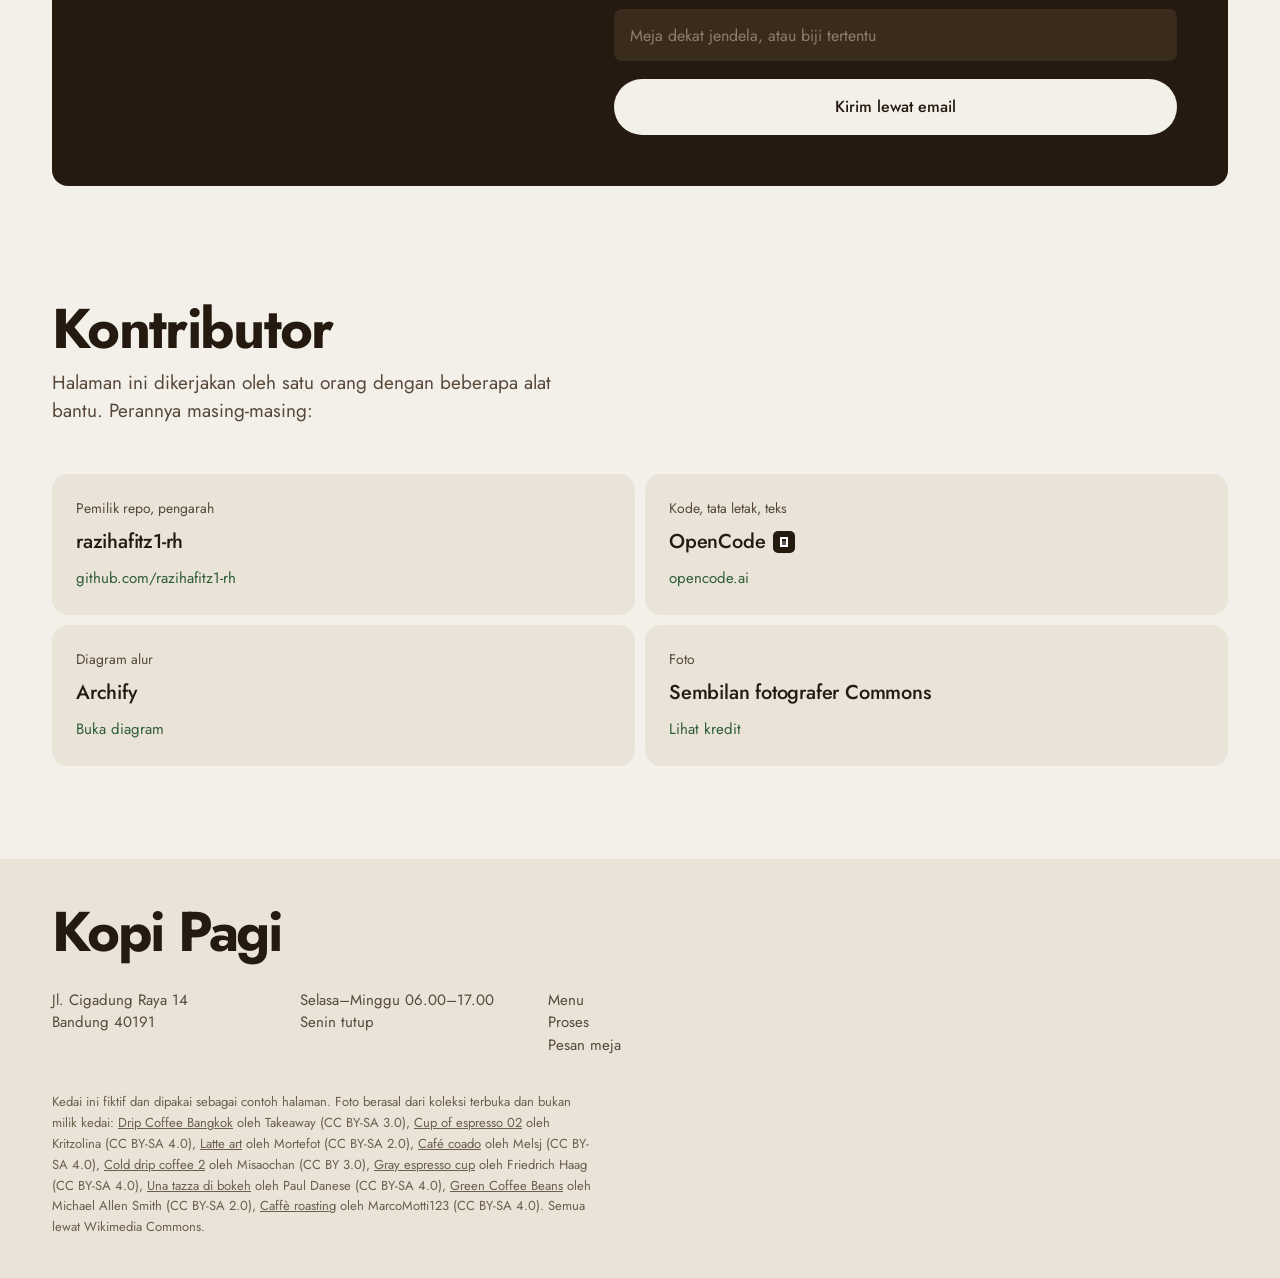
==== commit cda75fb7: "Tambah bagian kontributor, logo OpenCode, dan CONTRIBUTORS.md" ====
--- a/index.html
+++ b/index.html
@@ -20,6 +20,7 @@
       <li><a href="#menu">Menu</a></li>
       <li><a href="#ruang">Bar</a></li>
       <li><a href="#proses">Proses</a></li>
+      <li><a href="#kontributor">Kontributor</a></li>
     </ul>
     <a class="btn btn--small" href="#kunjungi">Pesan meja</a>
   </div>
@@ -246,6 +247,37 @@
   </div>
 </section>
 
+<section class="credits" id="kontributor">
+  <div class="frame">
+    <div class="credits__head">
+      <h2>Kontributor</h2>
+      <p>Halaman ini dikerjakan oleh satu orang dengan beberapa alat bantu. Perannya masing-masing:</p>
+    </div>
+    <ul class="people">
+      <li class="person">
+        <p class="person__role">Pemilik repo, pengarah</p>
+        <p class="person__name">razihafitz1-rh</p>
+        <a class="person__link" href="https://github.com/razihafitz1-rh">github.com/razihafitz1-rh</a>
+      </li>
+      <li class="person">
+        <p class="person__role">Kode, tata letak, teks</p>
+        <p class="person__name">OpenCode <img class="person__logo" src="assets/opencode-logo.svg" alt="Logo OpenCode" width="20" height="20" loading="lazy"></p>
+        <a class="person__link" href="https://opencode.ai">opencode.ai</a>
+      </li>
+      <li class="person">
+        <p class="person__role">Diagram alur</p>
+        <p class="person__name">Archify</p>
+        <a class="person__link" href=".archify/workflow-kopi-pagi-20261103-112000/kopi-pagi.html">Buka diagram</a>
+      </li>
+      <li class="person">
+        <p class="person__role">Foto</p>
+        <p class="person__name">Sembilan fotografer Commons</p>
+        <a class="person__link" href="#kredit">Lihat kredit</a>
+      </li>
+    </ul>
+  </div>
+</section>
+
 </main>
 
 <footer class="foot">
@@ -256,7 +288,7 @@
       <p>Selasa–Minggu 06.00–17.00<br>Senin tutup</p>
       <p><a href="#menu">Menu</a><br><a href="#proses">Proses</a><br><a href="#kunjungi">Pesan meja</a></p>
     </div>
-    <p class="foot__credit">Kedai ini fiktif dan dipakai sebagai contoh halaman. Foto berasal dari koleksi terbuka dan bukan milik kedai:
+    <p class="foot__credit" id="kredit">Kedai ini fiktif dan dipakai sebagai contoh halaman. Foto berasal dari koleksi terbuka dan bukan milik kedai:
       <a href="https://commons.wikimedia.org/wiki/File:Drip_Coffee_Bangkok.jpg">Drip Coffee Bangkok</a> oleh Takeaway (CC BY-SA 3.0),
       <a href="https://commons.wikimedia.org/wiki/File:Cup_of_espresso_02.jpg">Cup of espresso 02</a> oleh Kritzolina (CC BY-SA 4.0),
       <a href="https://commons.wikimedia.org/wiki/File:Latte_art.jpg">Latte art</a> oleh Mortefot (CC BY-SA 2.0),
--- a/assets/styles.css
+++ b/assets/styles.css
@@ -424,7 +424,7 @@
 .recipe__intro h3 { font-size: 1.375rem; letter-spacing: -0.02em; margin-bottom: 12px; }
 .recipe__intro p { color: #4a3a26; max-width: 38ch; font-size: 0.9375rem; }
 
-.recipe__tabs { display: flex; gap: 8px; flex-wrap: wrap; }
+/* ---------- recipe selector ---------- */
 .tab {
   font: inherit;
   font-size: 0.9375rem;
@@ -457,7 +457,7 @@
   font-variant-numeric: tabular-nums;
 }
 
-/* ---------- visit / coupon ---------- */
+.recipe__tabs { display: flex; gap: 8px; flex-wrap: wrap; }
 
 .visit { padding-block: var(--gap); }
 
@@ -520,6 +520,57 @@
 .field__input:focus-visible { outline: 3px solid var(--field-2); outline-offset: 2px; }
 .form .btn { margin-top: 8px; background: var(--bg); color: var(--ink); }
 .form .btn:hover { background: #fffdf7; }
+
+/* ---------- contributors ---------- */
+
+.credits { padding: 0 0 calc(var(--gap) * 0.8); }
+
+.credits__head { max-width: 46ch; margin-bottom: clamp(28px, 4vw, 48px); }
+.credits__head h2 {
+  font-size: var(--step-head);
+  margin-bottom: 14px;
+}
+.credits__head p { color: var(--muted); }
+
+.people {
+  display: grid;
+  grid-template-columns: repeat(2, 1fr);
+  gap: 10px;
+}
+.person {
+  background: var(--surface);
+  border-radius: var(--radius);
+  padding: 24px;
+}
+.person__role {
+  font-size: var(--step-small);
+  color: var(--muted);
+  margin-bottom: 8px;
+}
+.person__name {
+  display: flex;
+  align-items: center;
+  gap: 8px;
+  font-size: 1.25rem;
+  font-weight: 500;
+  letter-spacing: -0.01em;
+}
+.person__logo {
+  width: 22px;
+  height: 22px;
+  padding: 3px;
+  border-radius: 5px;
+  background: var(--ink);
+}
+.person__link {
+  display: inline-block;
+  margin-top: 10px;
+  font-size: 0.9375rem;
+  color: var(--accent);
+  text-decoration: none;
+  padding-bottom: 2px;
+}
+.person__link:hover { text-decoration: underline; text-underline-offset: 4px; }
 
 /* ---------- footer ---------- */
 
@@ -623,6 +674,7 @@
   .coupon::after { display: block; bottom: auto; top: calc(46% + 0px); left: 50%; }
   .coupon__left { padding-right: 0; padding-bottom: 44px; }
   .foot__cols { grid-template-columns: 1fr; gap: 16px; }
+  .people { grid-template-columns: 1fr; }
 }
 
 @media (prefers-reduced-motion: reduce) {
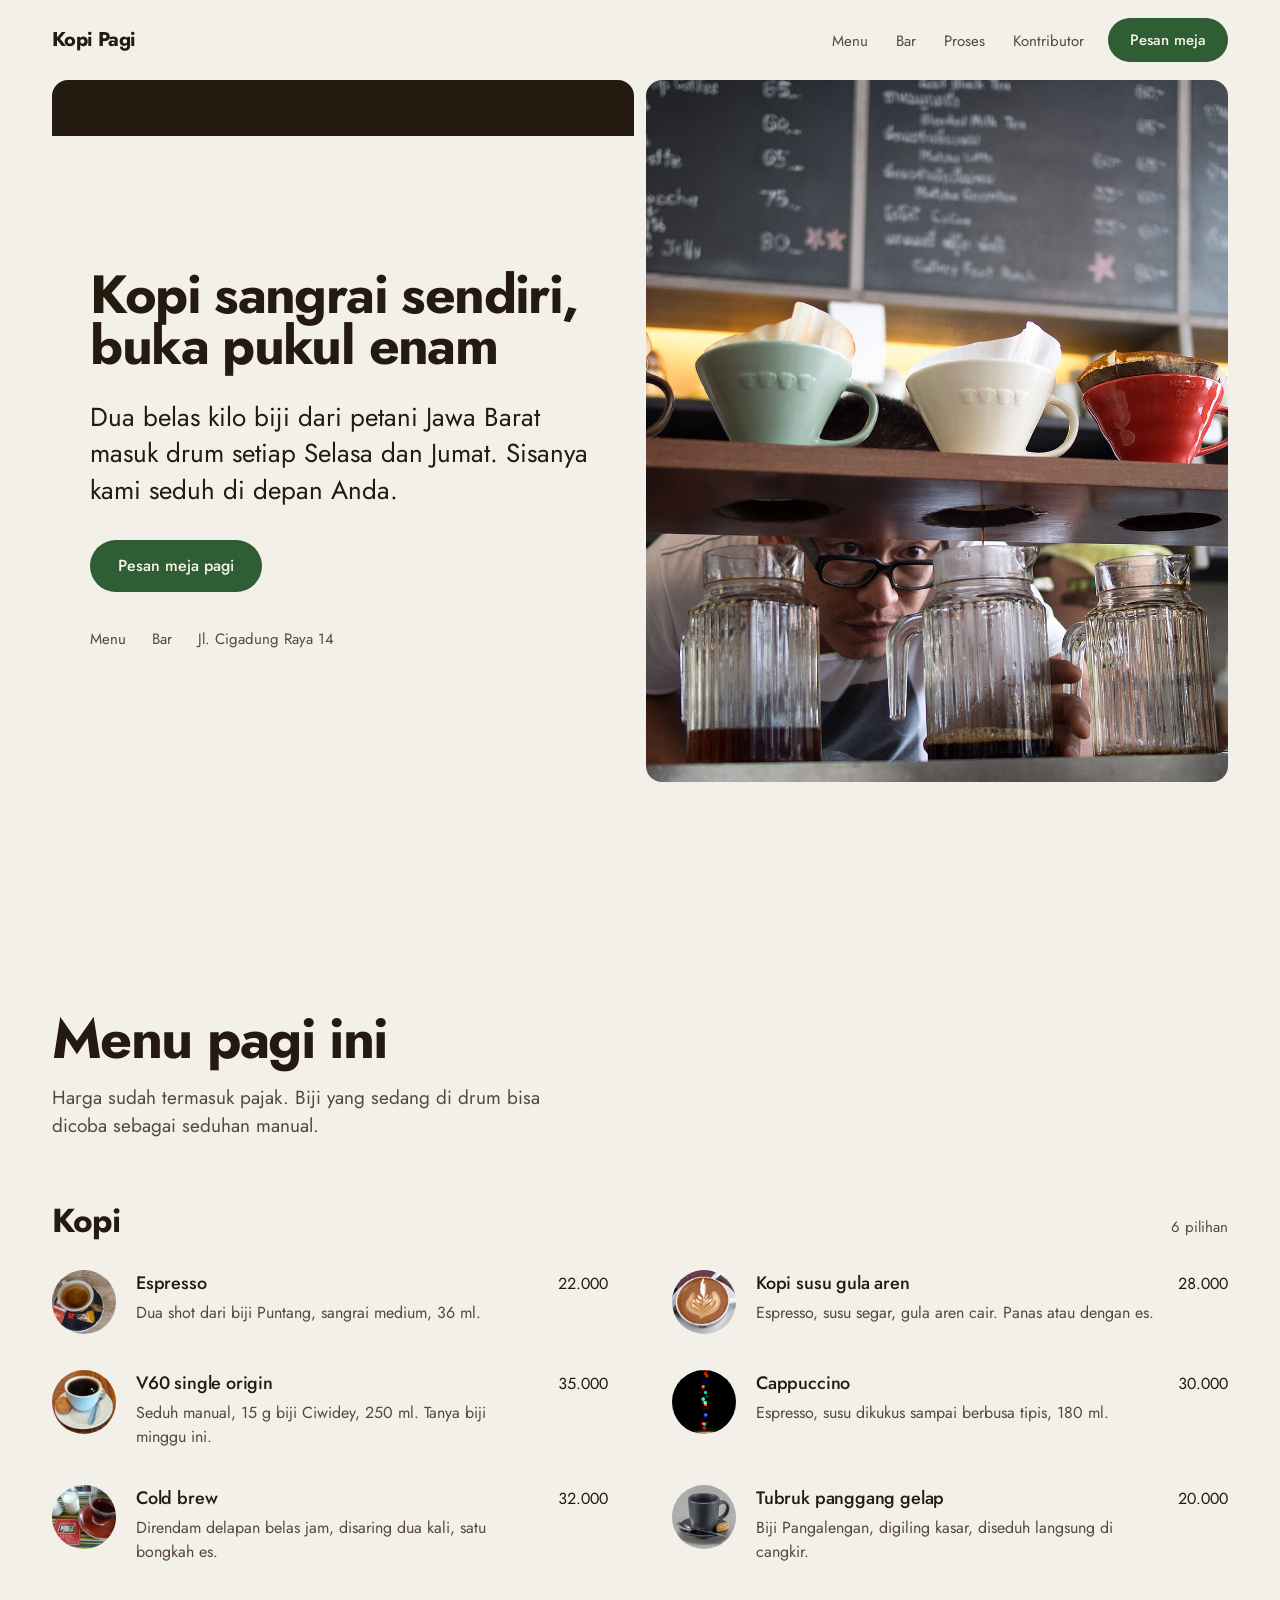
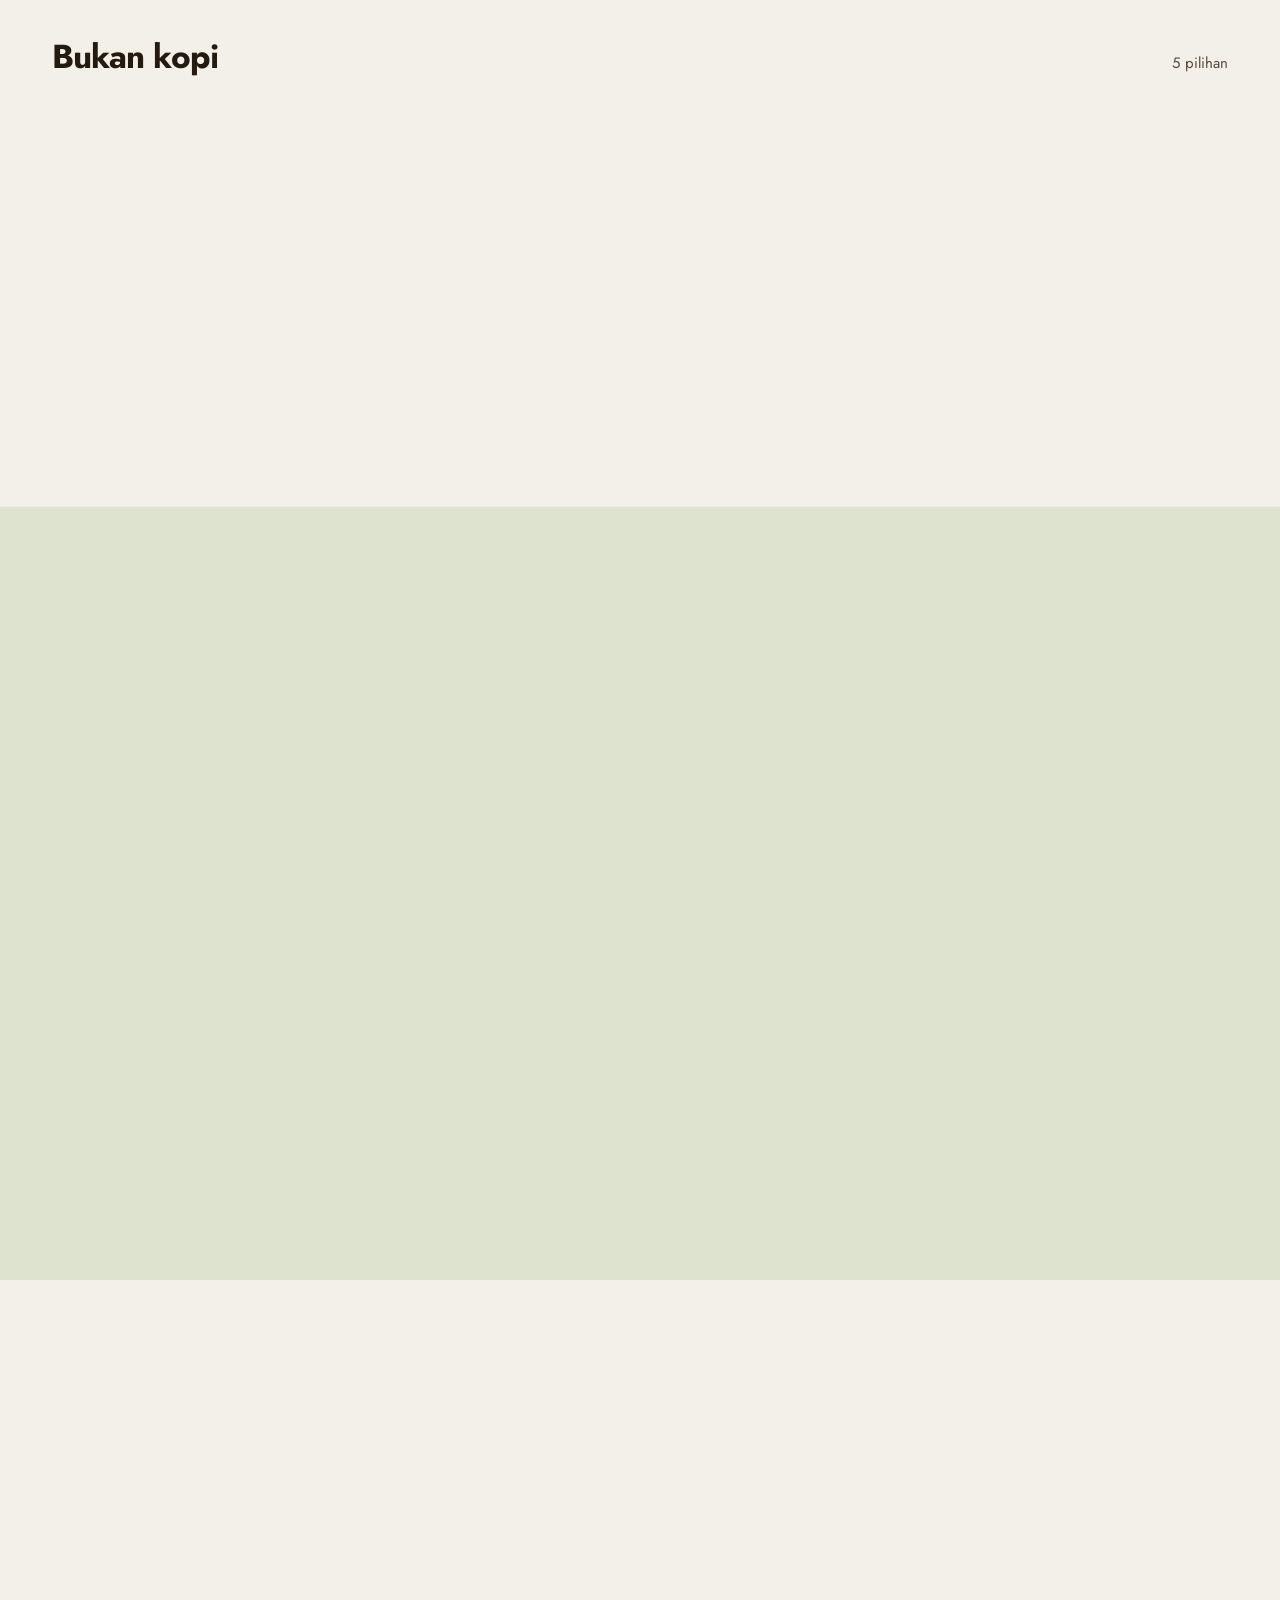
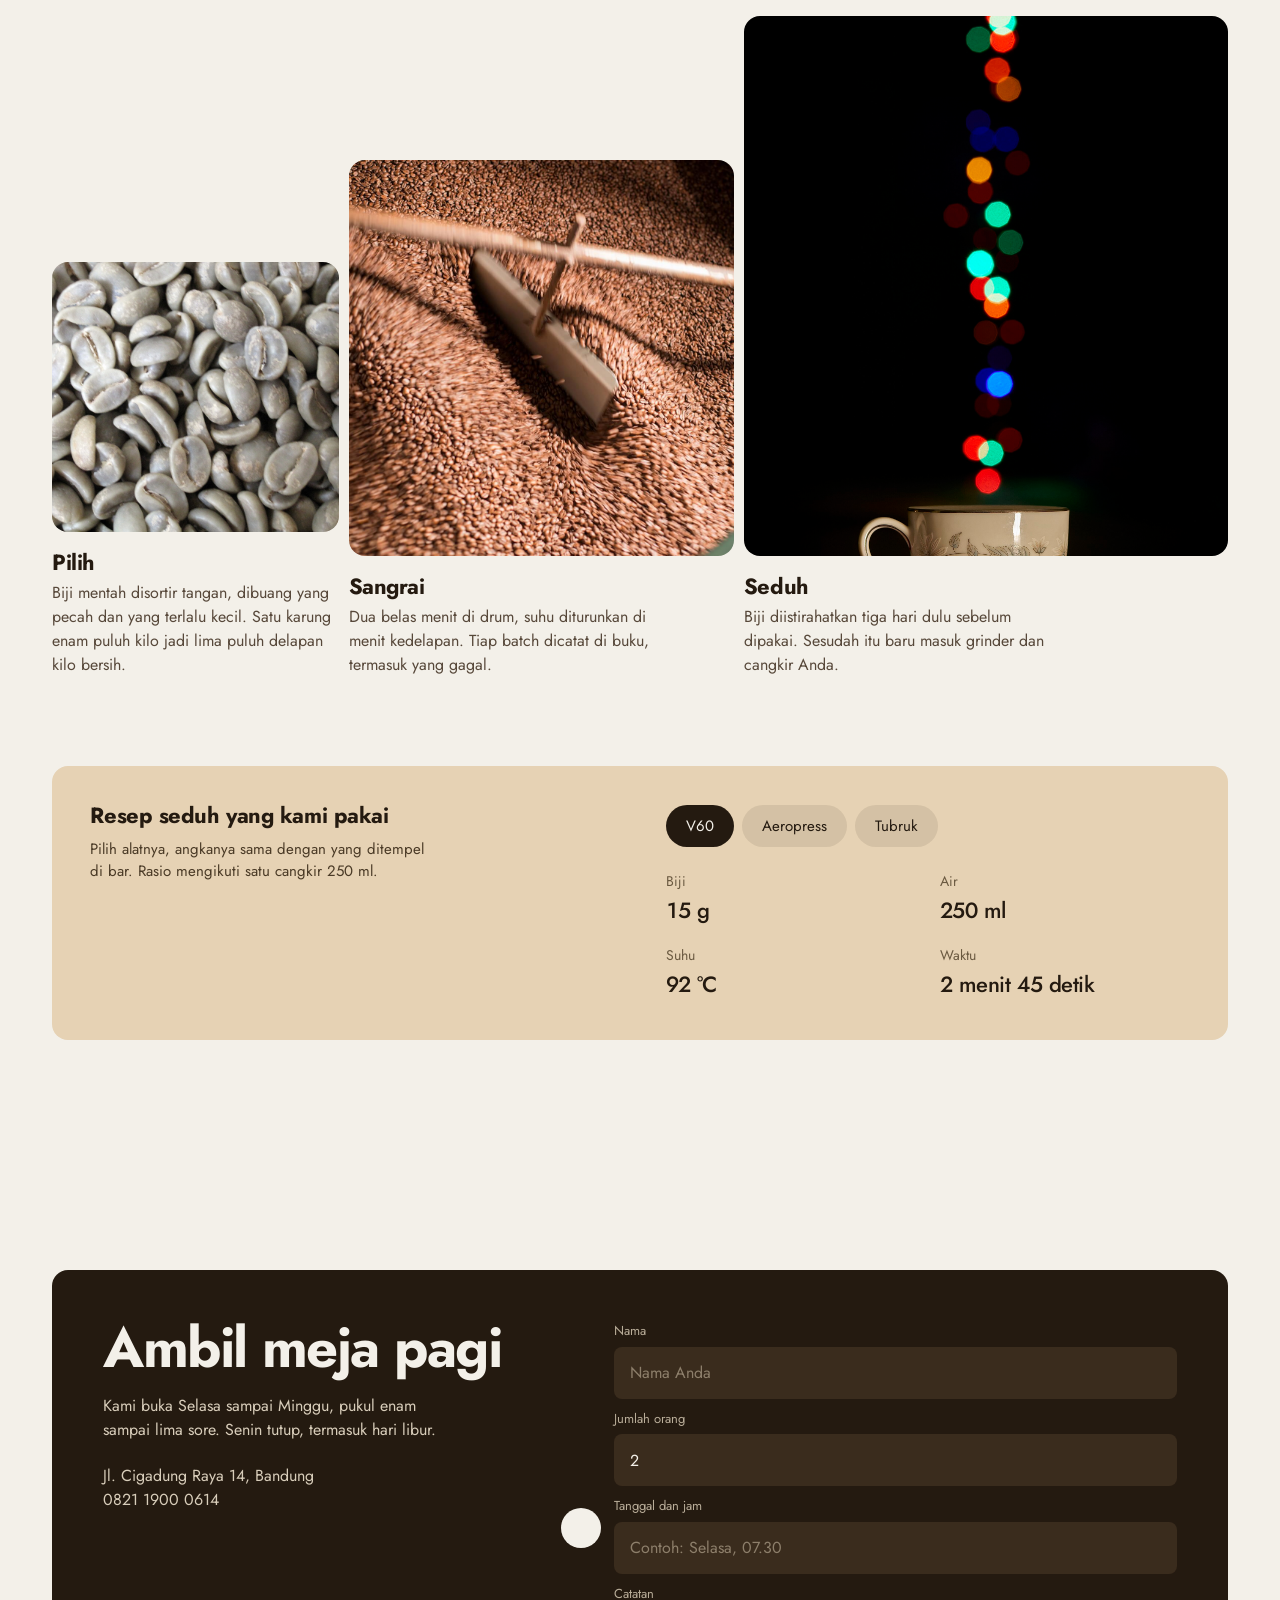
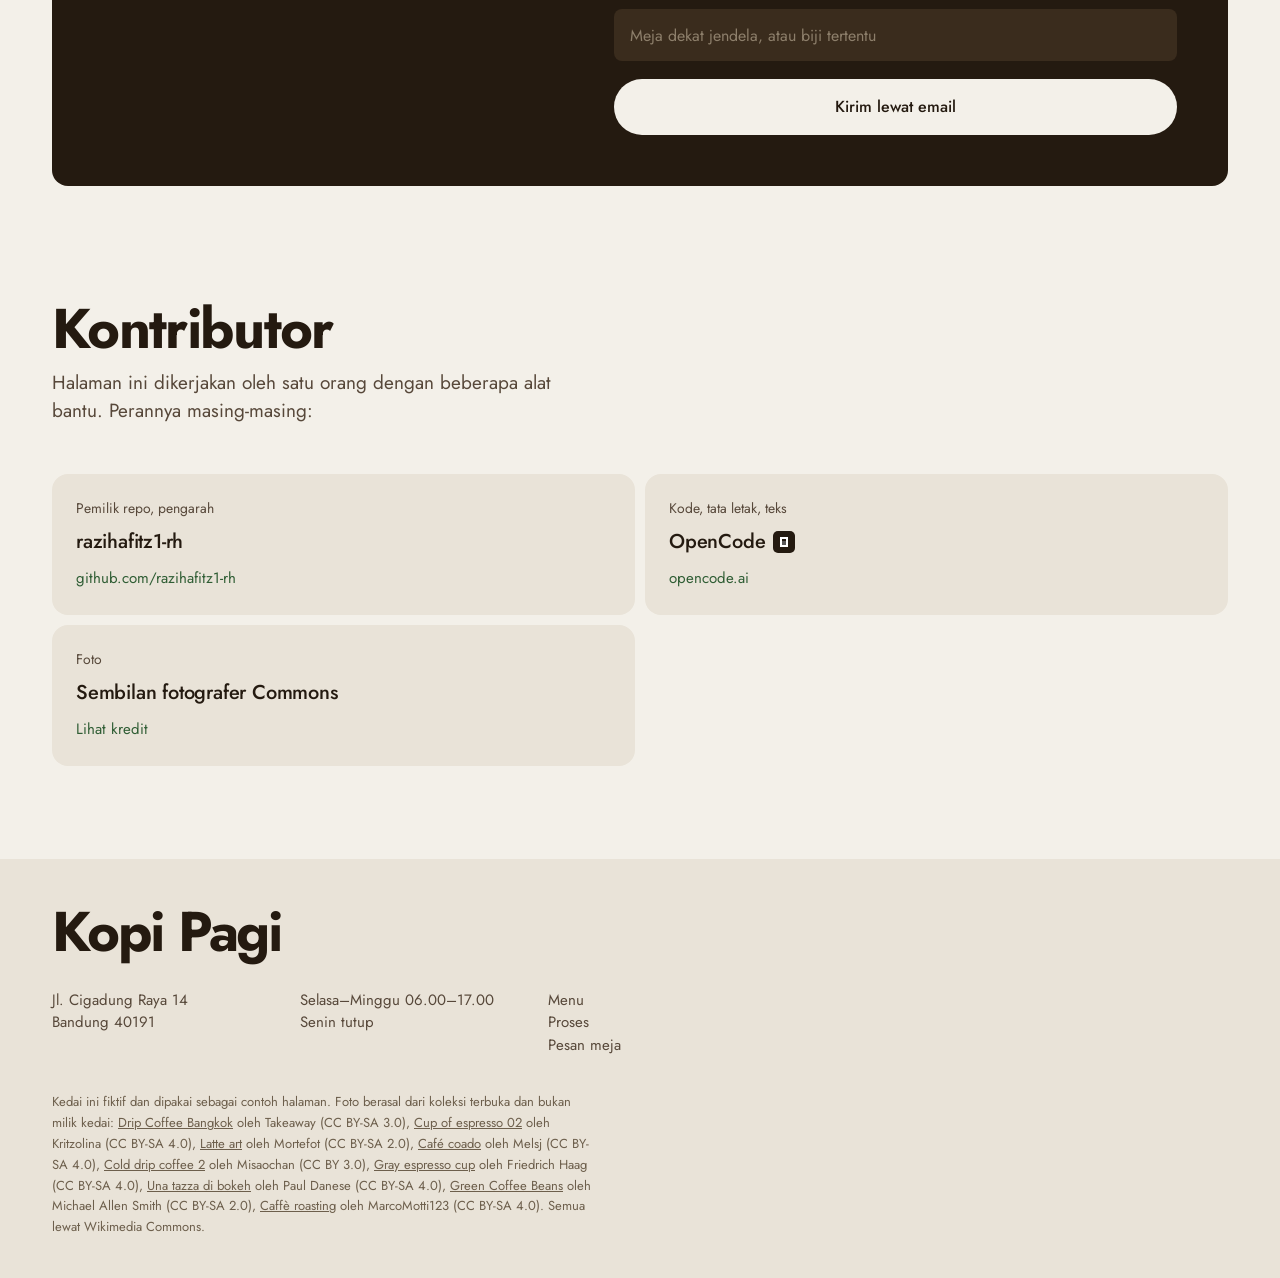
==== commit bb0d8d46: "Hapus diagram dan semua referensi Archify" ====
--- a/index.html
+++ b/index.html
@@ -195,7 +195,6 @@
       <div class="recipe__intro">
         <h3>Resep seduh yang kami pakai</h3>
         <p>Pilih alatnya, angkanya sama dengan yang ditempel di bar. Rasio mengikuti satu cangkir 250 ml.</p>
-        <p class="recipe__link"><a href=".archify/workflow-kopi-pagi-20261103-112000/kopi-pagi.html">Lihat diagram alur dari kebun ke cangkir</a></p>
       </div>
       <div class="recipe__panel">
         <div class="recipe__tabs" role="tablist" aria-label="Pilih alat seduh">
@@ -265,11 +264,6 @@
         <a class="person__link" href="https://opencode.ai">opencode.ai</a>
       </li>
       <li class="person">
-        <p class="person__role">Diagram alur</p>
-        <p class="person__name">Archify</p>
-        <a class="person__link" href=".archify/workflow-kopi-pagi-20261103-112000/kopi-pagi.html">Buka diagram</a>
-      </li>
-      <li class="person">
         <p class="person__role">Foto</p>
         <p class="person__name">Sembilan fotografer Commons</p>
         <a class="person__link" href="#kredit">Lihat kredit</a>
